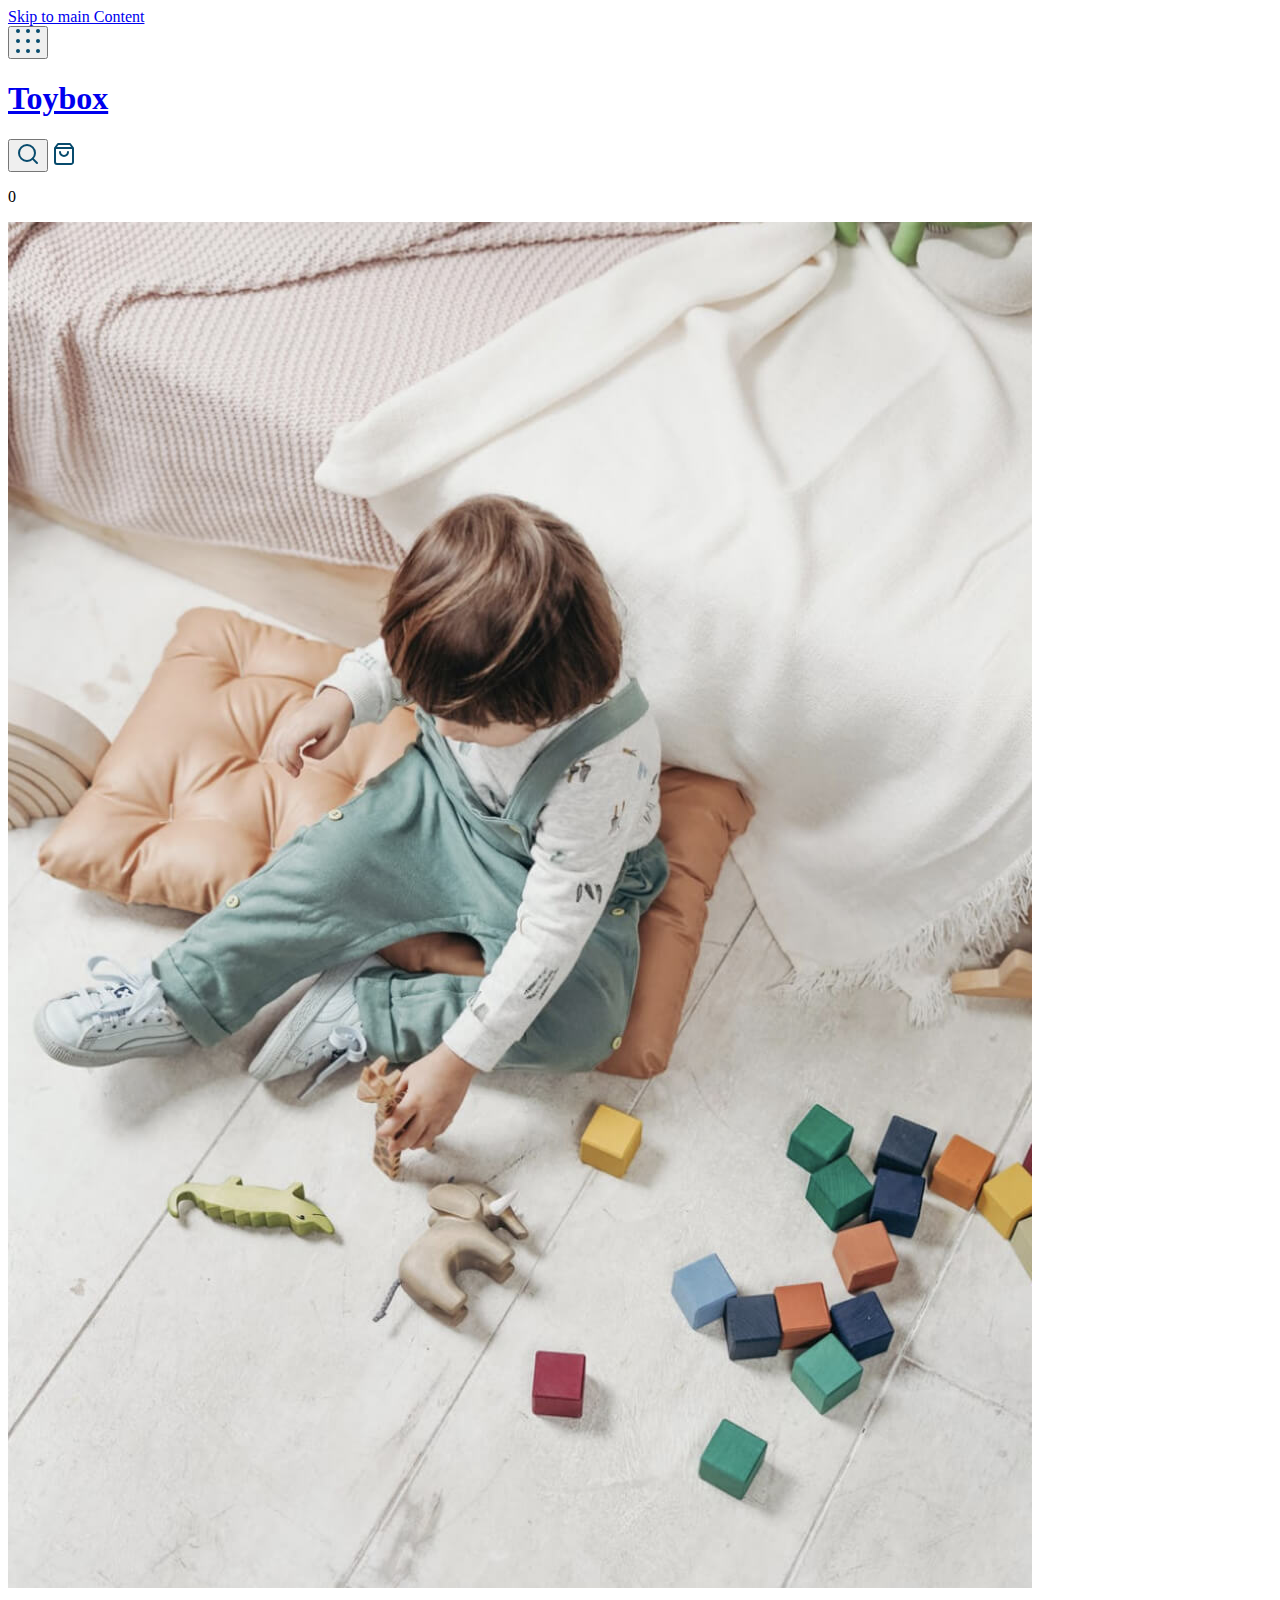
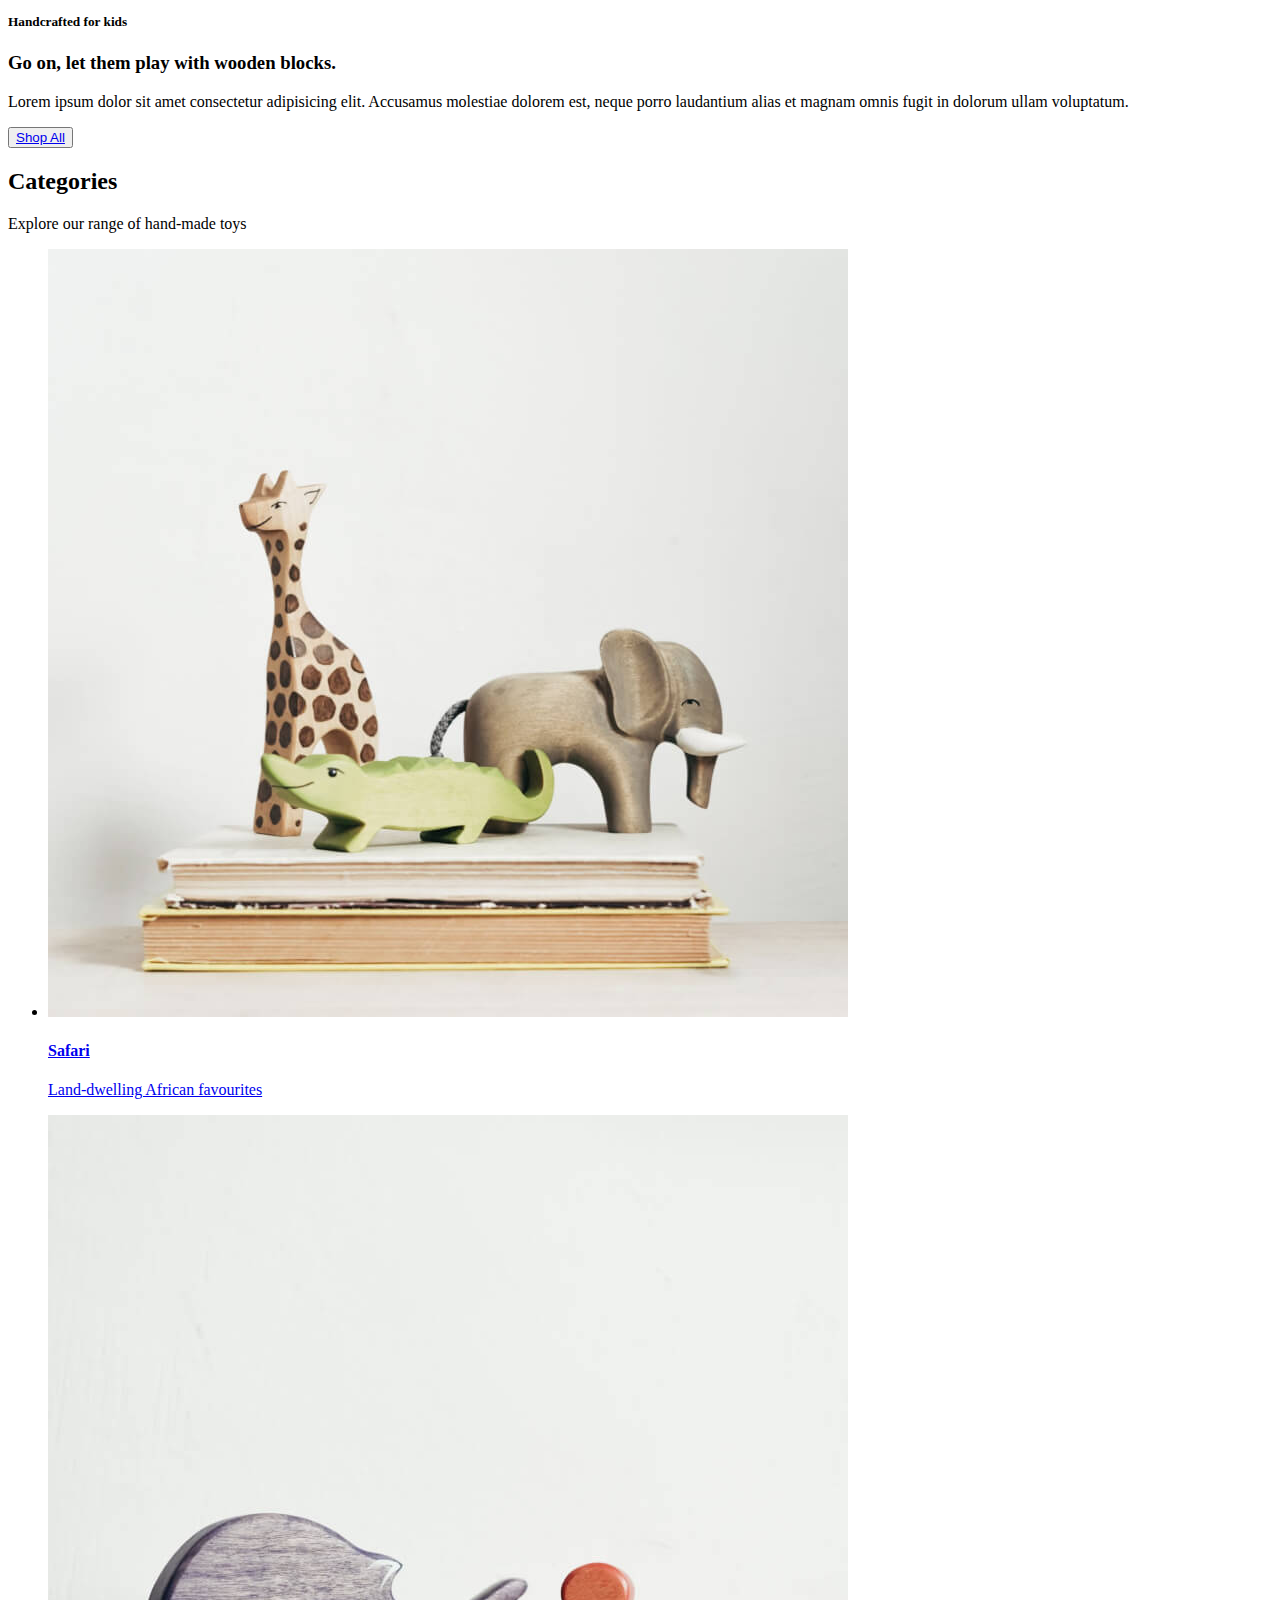
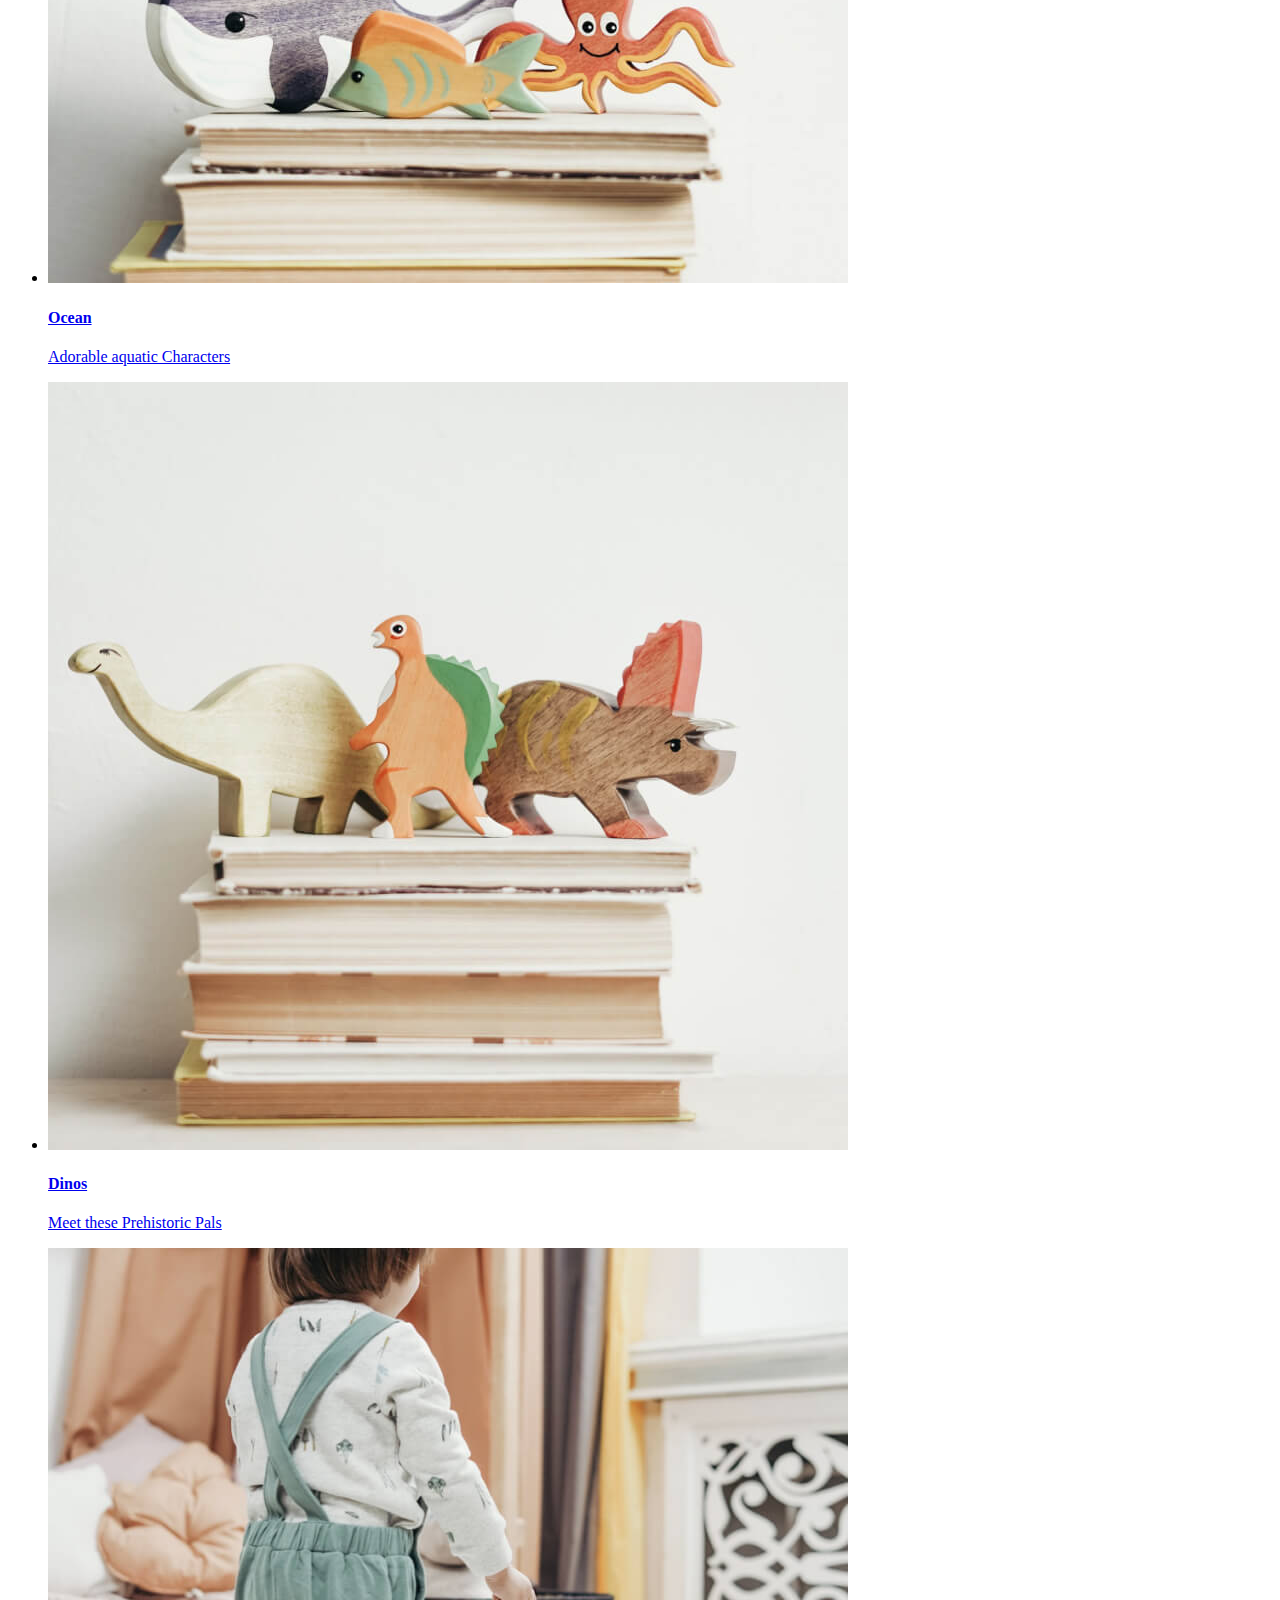
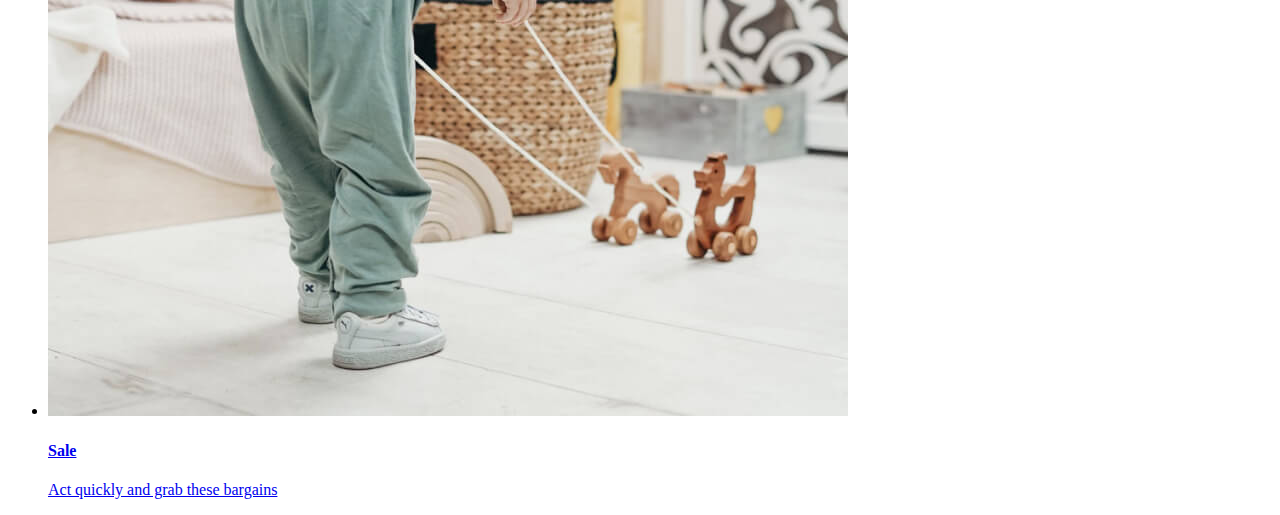
==== index.html @ 2075fc77 "added categories section" ====
<!DOCTYPE html>
<html lang="en">
<head>
	<meta charset="UTF-8">
	<meta http-equiv="X-UA-Compatible" content="IE=edge">
	<meta name="viewport" content="width=device-width, initial-scale=1.0">
	<title>STARTER - Toybox Homepage</title>
	<link rel="stylesheet" href="./styles/styles.css">
</head>
<body>
	<!-- skip link to main content - for accessibility -->
	<!-- our skip link -->
	<a href="#mainContent" class="skipLink">Skip to main Content</a>
	
	<!-- nav begins -->
	<nav>
		<!-- wrapper to contain nav contents-->
		<div class="wrapper">
			<!-- navigation Menu Button -->
			<button class="menuIcon">
				<img src="./assets/menu-button.svg" alt="Button to open up navigation" class="menuIcon">
			</button>

			<!-- Home Button/Logo -->
			<a href="./index.html" class="logo">
				<h1>Toybox</h1>
			</a>

			<!-- search/cart/counter area -->
			<div class="searchCart">
				<!-- search -->
				<button class="menuIcon">
					<img src="./assets/search.svg" alt="search icon" class="searchIcon">
				</button>

				<!-- bag/cart -->
				<a href="#" class="bag">
					<img src="./assets/shop-bag.svg" alt="shopping bag icon" class="bagIcon">
				</a>

				<!-- counter -->
				<div class="counter">
					<p>0</p>
				</div><!-- .counter END -->
			</div><!-- .searchCart END -->
		</div><!-- .wrapper END -->

		<!-- need to add the content for our slide out nav -->

	</nav><!-- nav ENDS -->

	<!-- header begins -->
	<header>
		<div class="wrapper headerImgContainer">
			<img src="./assets/header-image.jpg" alt="A toddler playing with wooden blocks">
		</div>
		<div class="wrapper headerContent">
			<h5>Handcrafted for kids</h5>
			<h3>Go on, let them play with wooden blocks.</h3>
			<p>Lorem ipsum dolor sit amet consectetur adipisicing elit. Accusamus molestiae dolorem est, neque porro laudantium alias et magnam omnis fugit in dolorum ullam voluptatum.</p>

			<!-- shop button -->
			<button class=""><a href="#">Shop All</a></button>
			<!-- he had it just as an anchor tag -->
		</div>
	</header><!-- header ends-->

	<!-- our main content area -->
	<main id="mainContent">
		<!-- categories section begins -->
		<section class="categories" id="#categories">
			<div class="wrapper">
				<h2>Categories</h2>
				<p>Explore our range of hand-made toys</p>

				<!-- Our gallery -->
				<ul class="categoryGallery">
					<li class="items item1">
						<a href="#">
							<img src="./assets/safari-trio.jpg" alt="hand carved safari animal toys">
							<h4>Safari</h4>
							<p>Land-dwelling African favourites</p>
						</a>
					</li>
					<li class="items item2">
						<a href="#">
							<img src="./assets/ocean-trio.jpg" alt="collection of ocean-themed animal toys">
							<h4>Ocean</h4>
							<p>Adorable aquatic Characters</p>
						</a>
					</li>
					<li class="items item3">
						<a href="#">
							<img src="./assets/dino-trio.jpg" alt="Hand carved dinosaur toys for kids">
							<h4>Dinos</h4>
							<p>Meet these Prehistoric Pals</p>
						</a>
					</li>
					<li class="items item4">
						<a href="#">
							<img src="./assets/sale.jpg" alt="A toddler pulling two wooden animals on wheels">
							<h4>Sale</h4>
							<p>Act quickly and grab these bargains</p>
						</a>
					</li>
				</ul>
			</div>
		</section><!-- categories section ends -->


	</main>
</body>
</html>
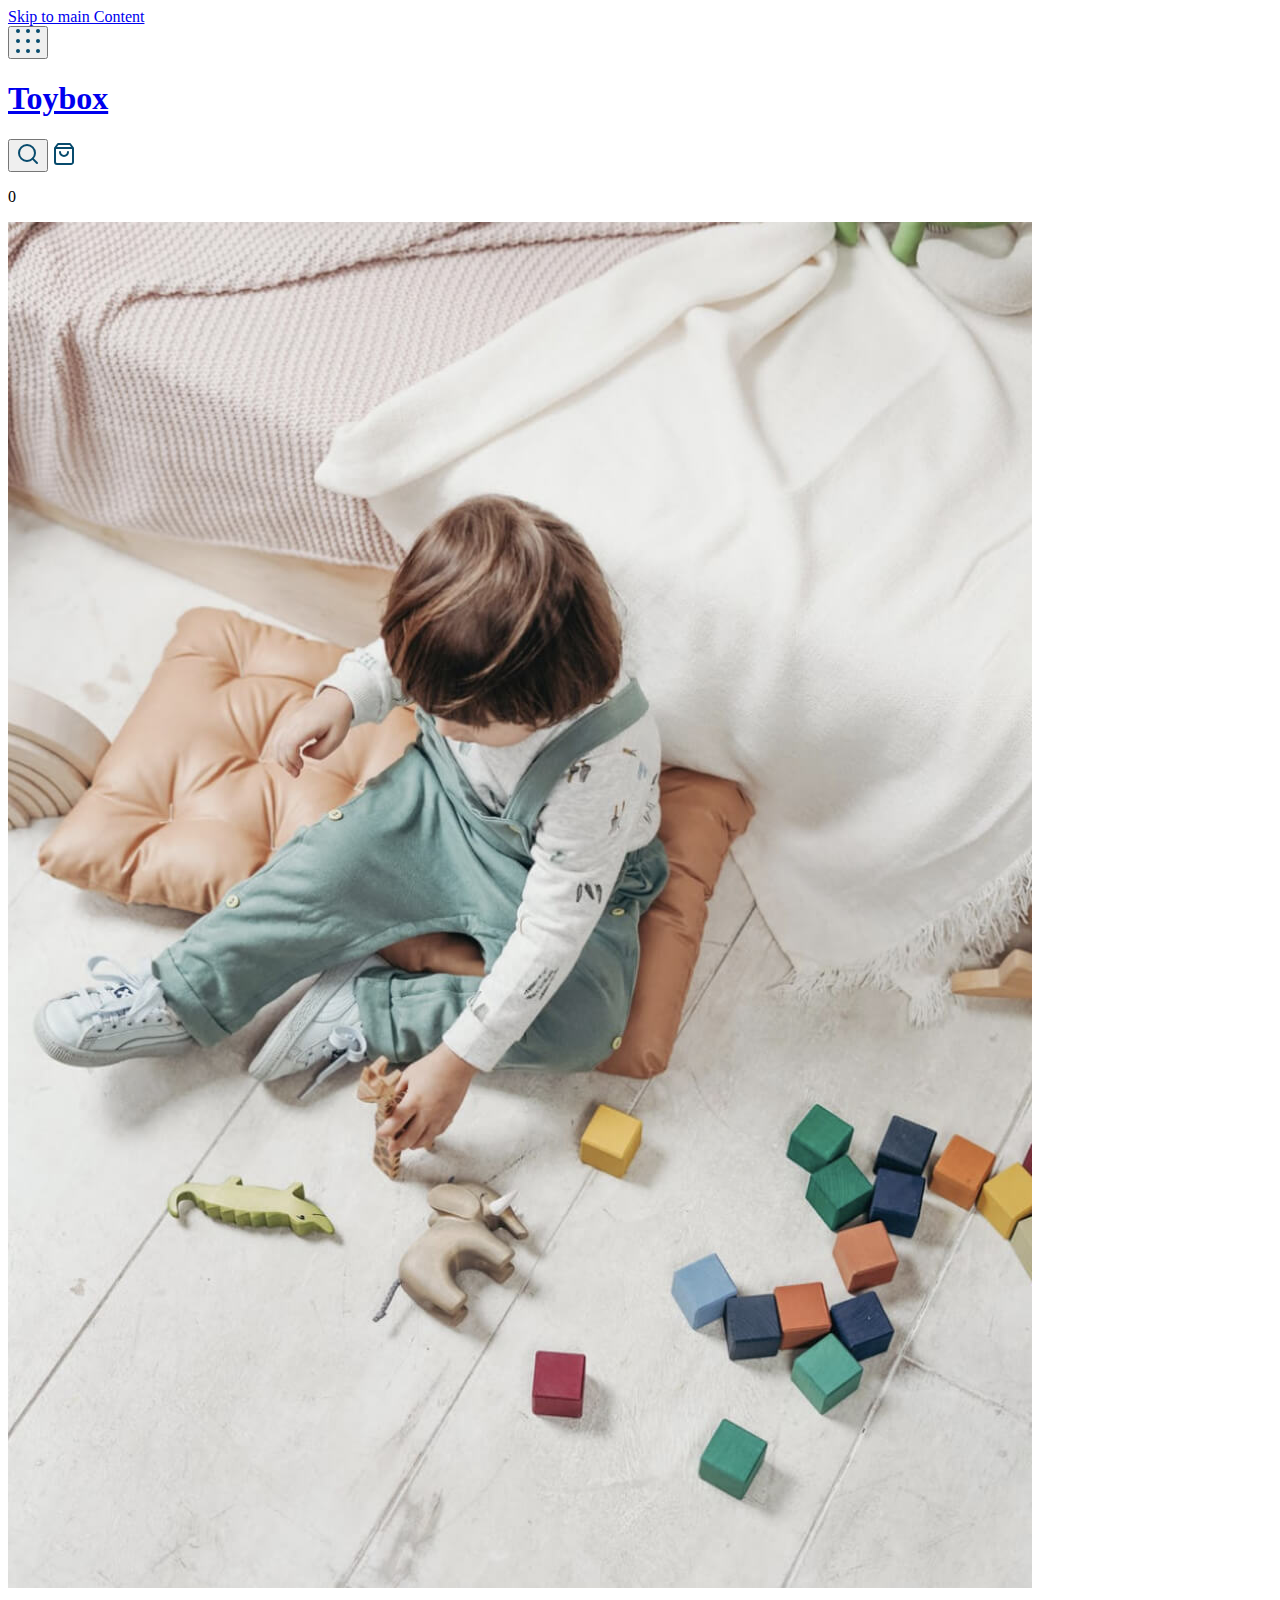
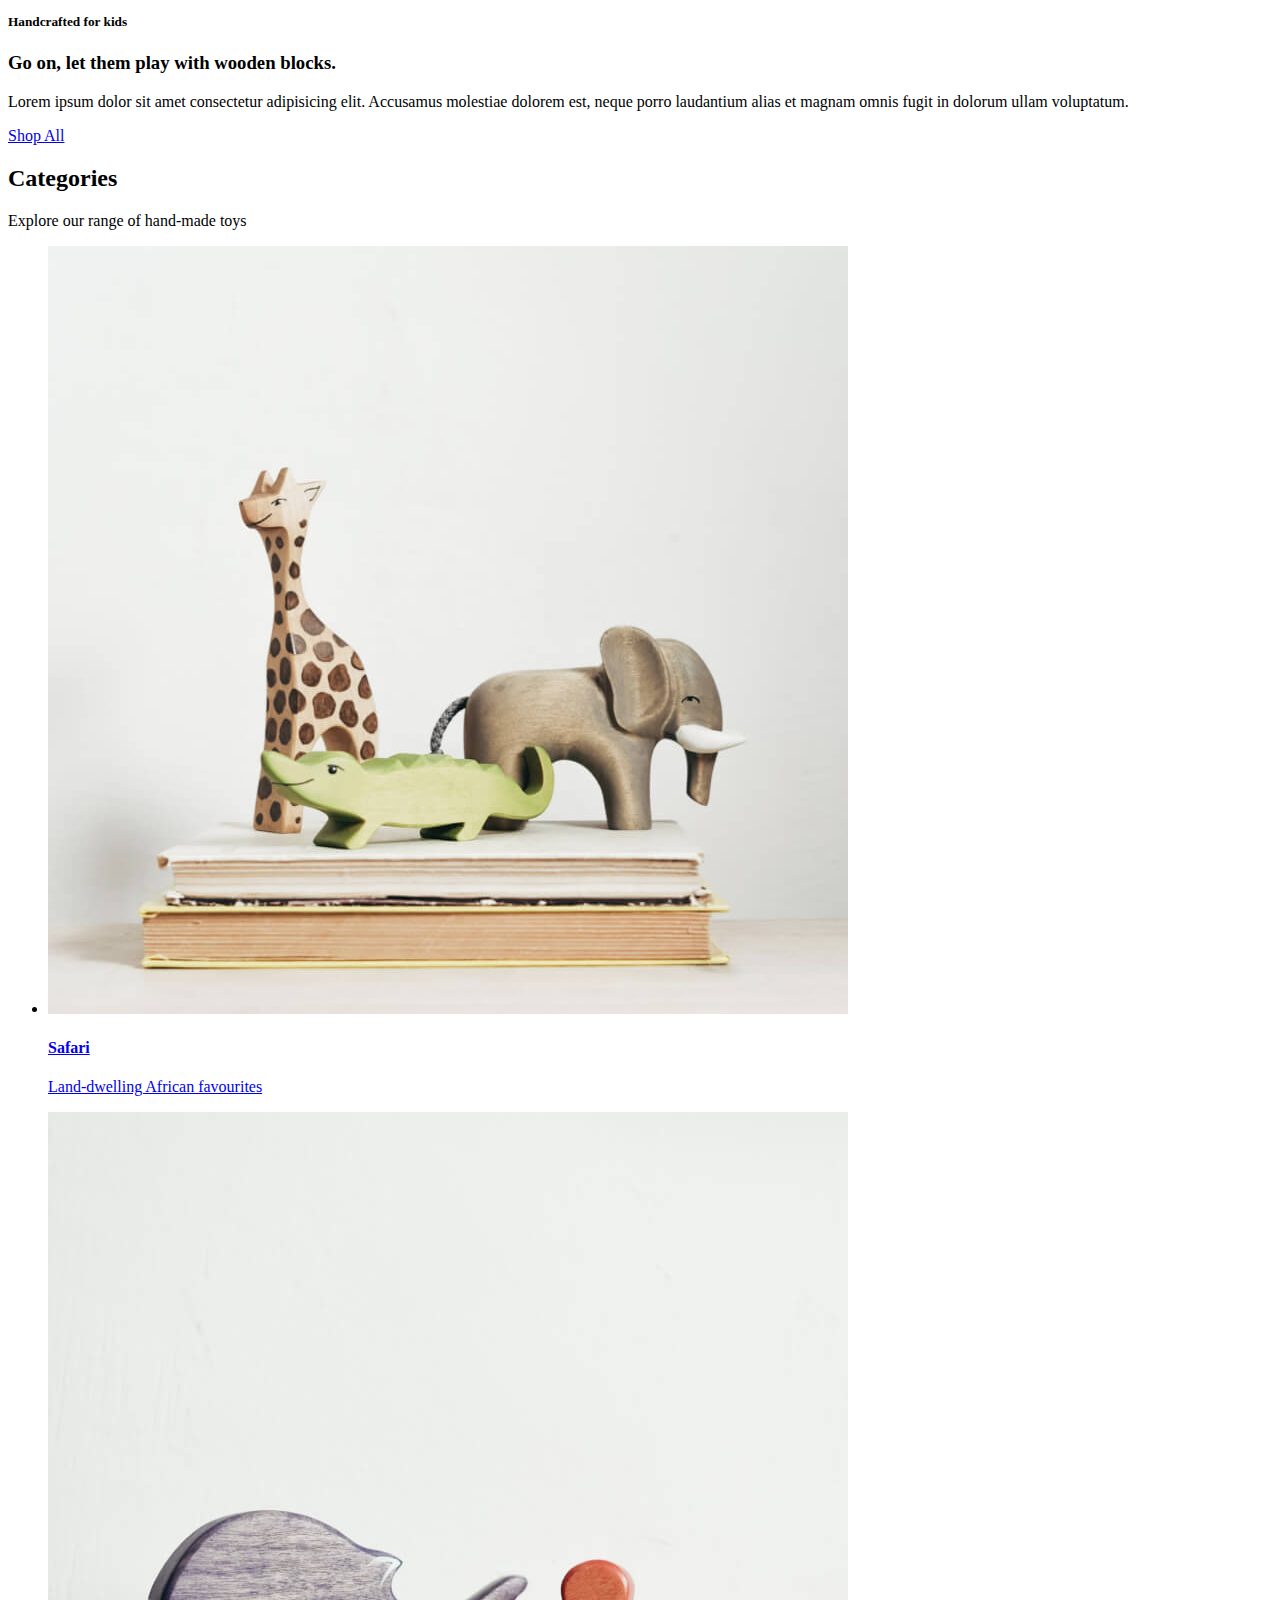
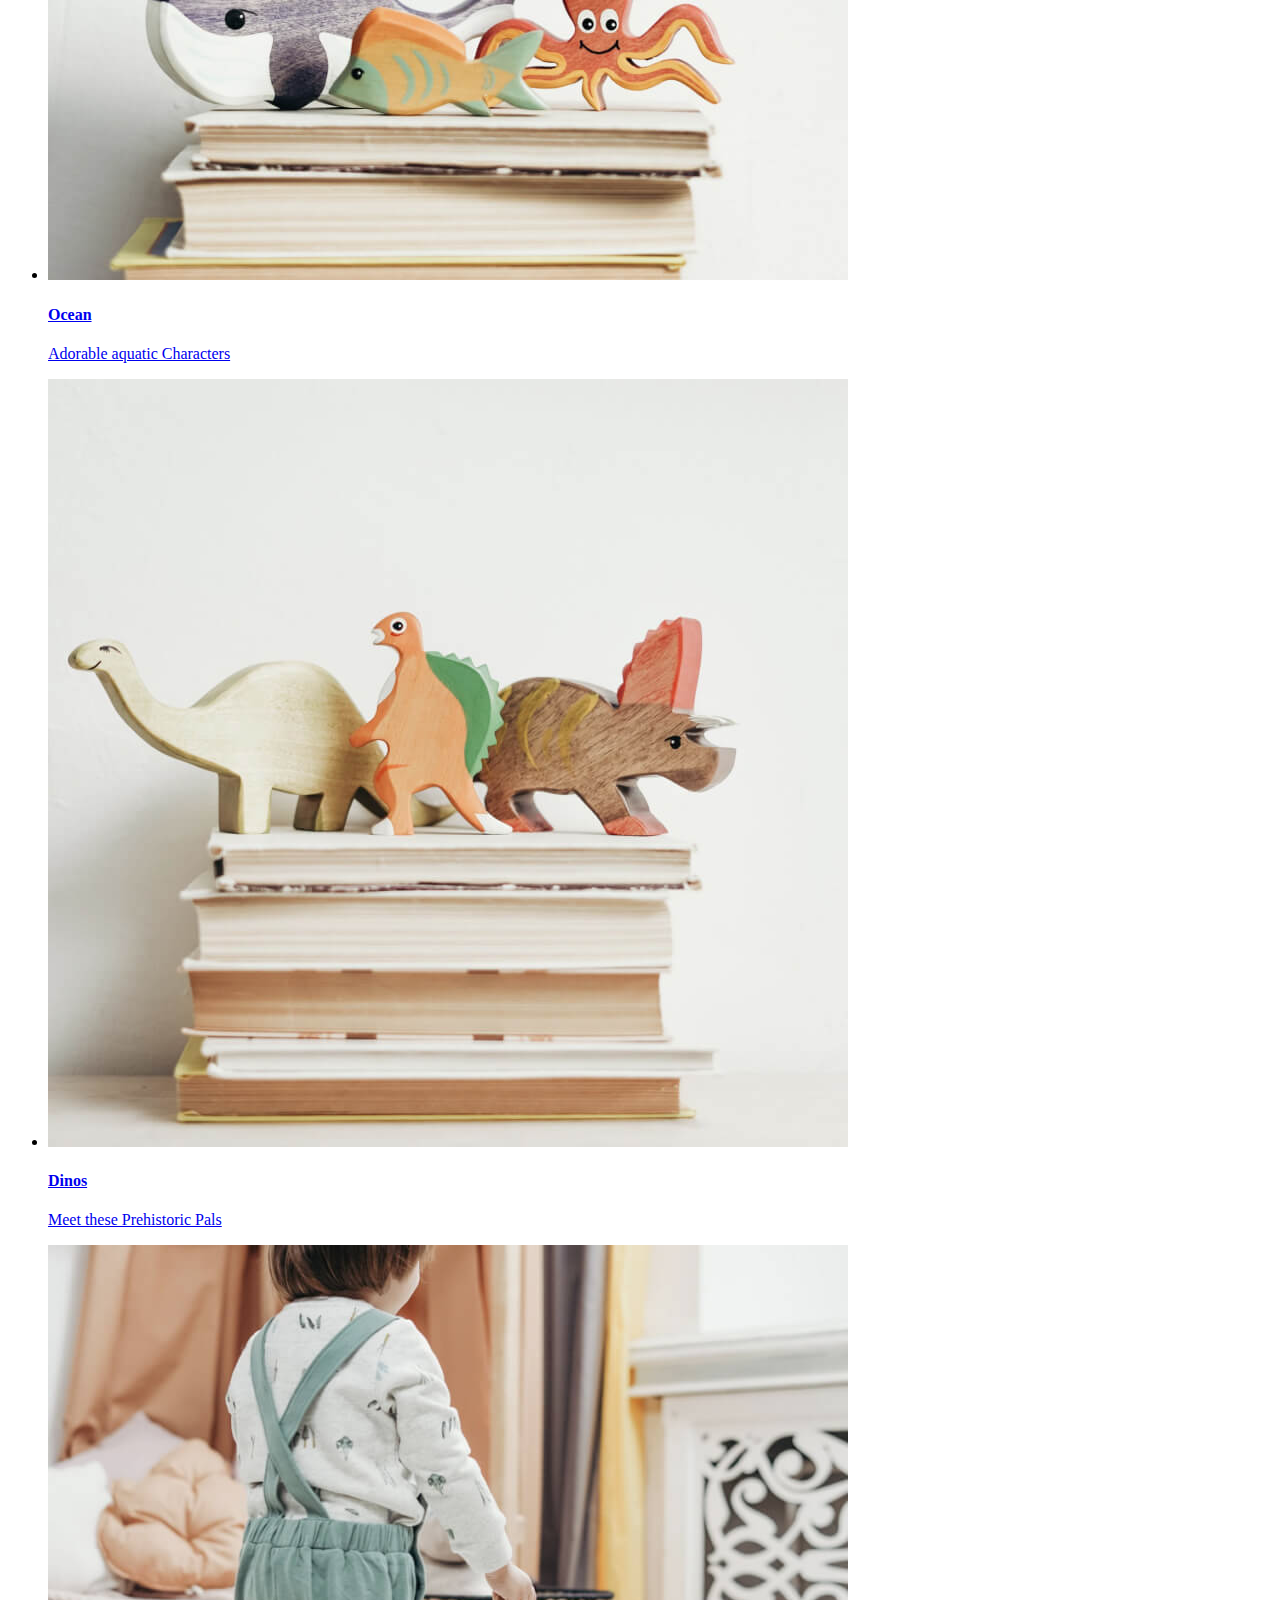
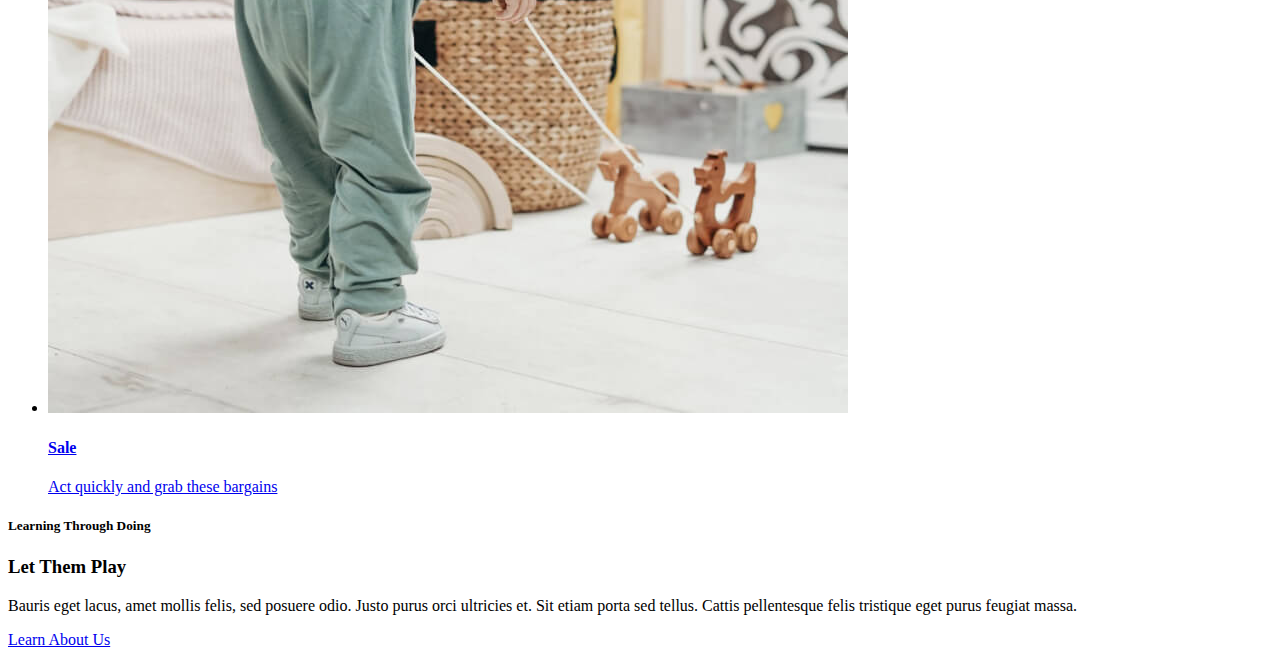
==== commit fbf64d84: "finished let them play section" ====
--- a/index.html
+++ b/index.html
@@ -60,7 +60,7 @@
 			<p>Lorem ipsum dolor sit amet consectetur adipisicing elit. Accusamus molestiae dolorem est, neque porro laudantium alias et magnam omnis fugit in dolorum ullam voluptatum.</p>
 
 			<!-- shop button -->
-			<button class=""><a href="#">Shop All</a></button>
+			<a href="#" class="shopAll">Shop All</a>
 			<!-- he had it just as an anchor tag -->
 		</div>
 	</header><!-- header ends-->
@@ -107,7 +107,22 @@
 			</div>
 		</section><!-- categories section ends -->
 
+		<!-- Let them play section -->
+		<section class="play" id="id">
+			<!-- wrapper -->
+			<div class="wrapper playContainer">
+				<h5>Learning Through Doing</h5>
+				<h3>Let Them Play</h3>
+				<p>Bauris eget lacus, amet mollis felis, sed posuere odio. Justo purus orci ultricies et. Sit etiam porta sed tellus.
+				Cattis pellentesque felis tristique eget purus feugiat massa.</p>
+				<a href="#" class="solid">Learn About Us</a>
+			</div><!-- wrapper ends-->
+		</section><!-- play section ends -->
+	</main>
 
-	</main>
+	<!-- footer begins -->
+	<footer>
+		
+	</footer>
 </body>
 </html>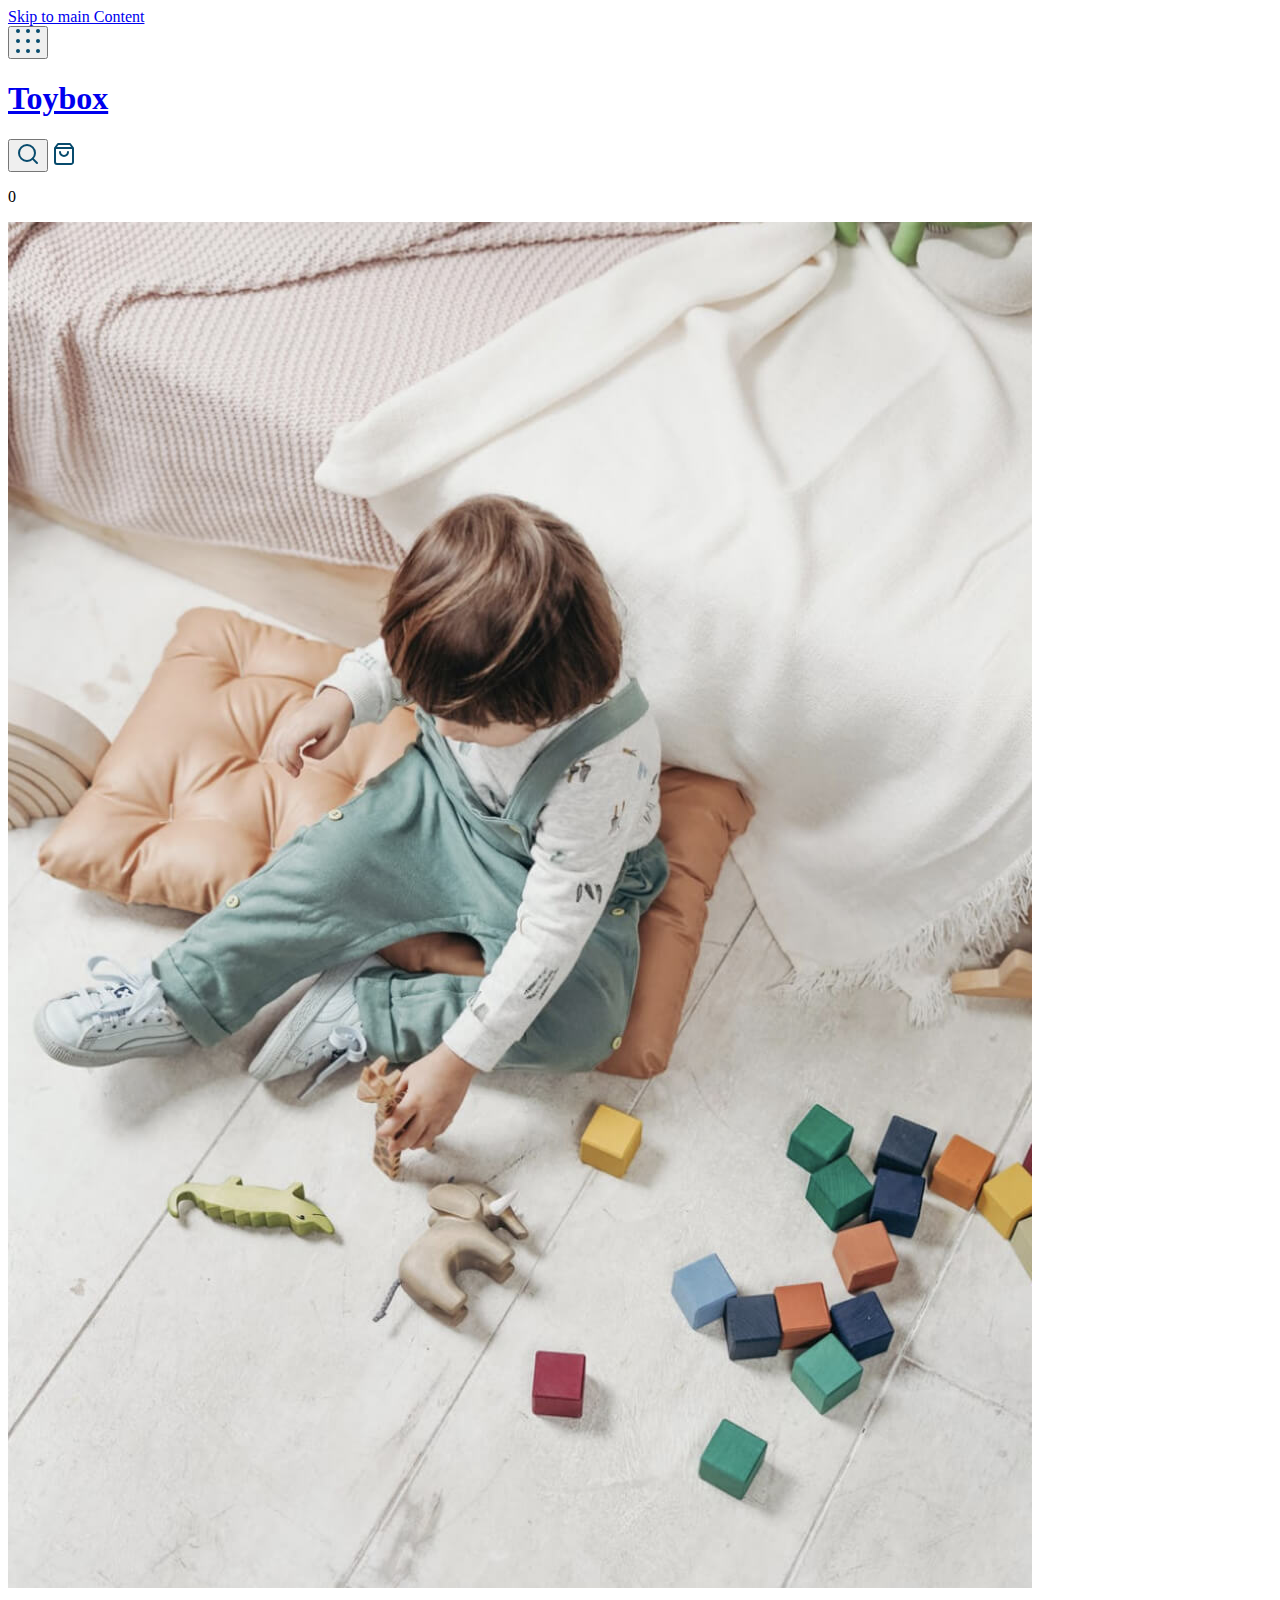
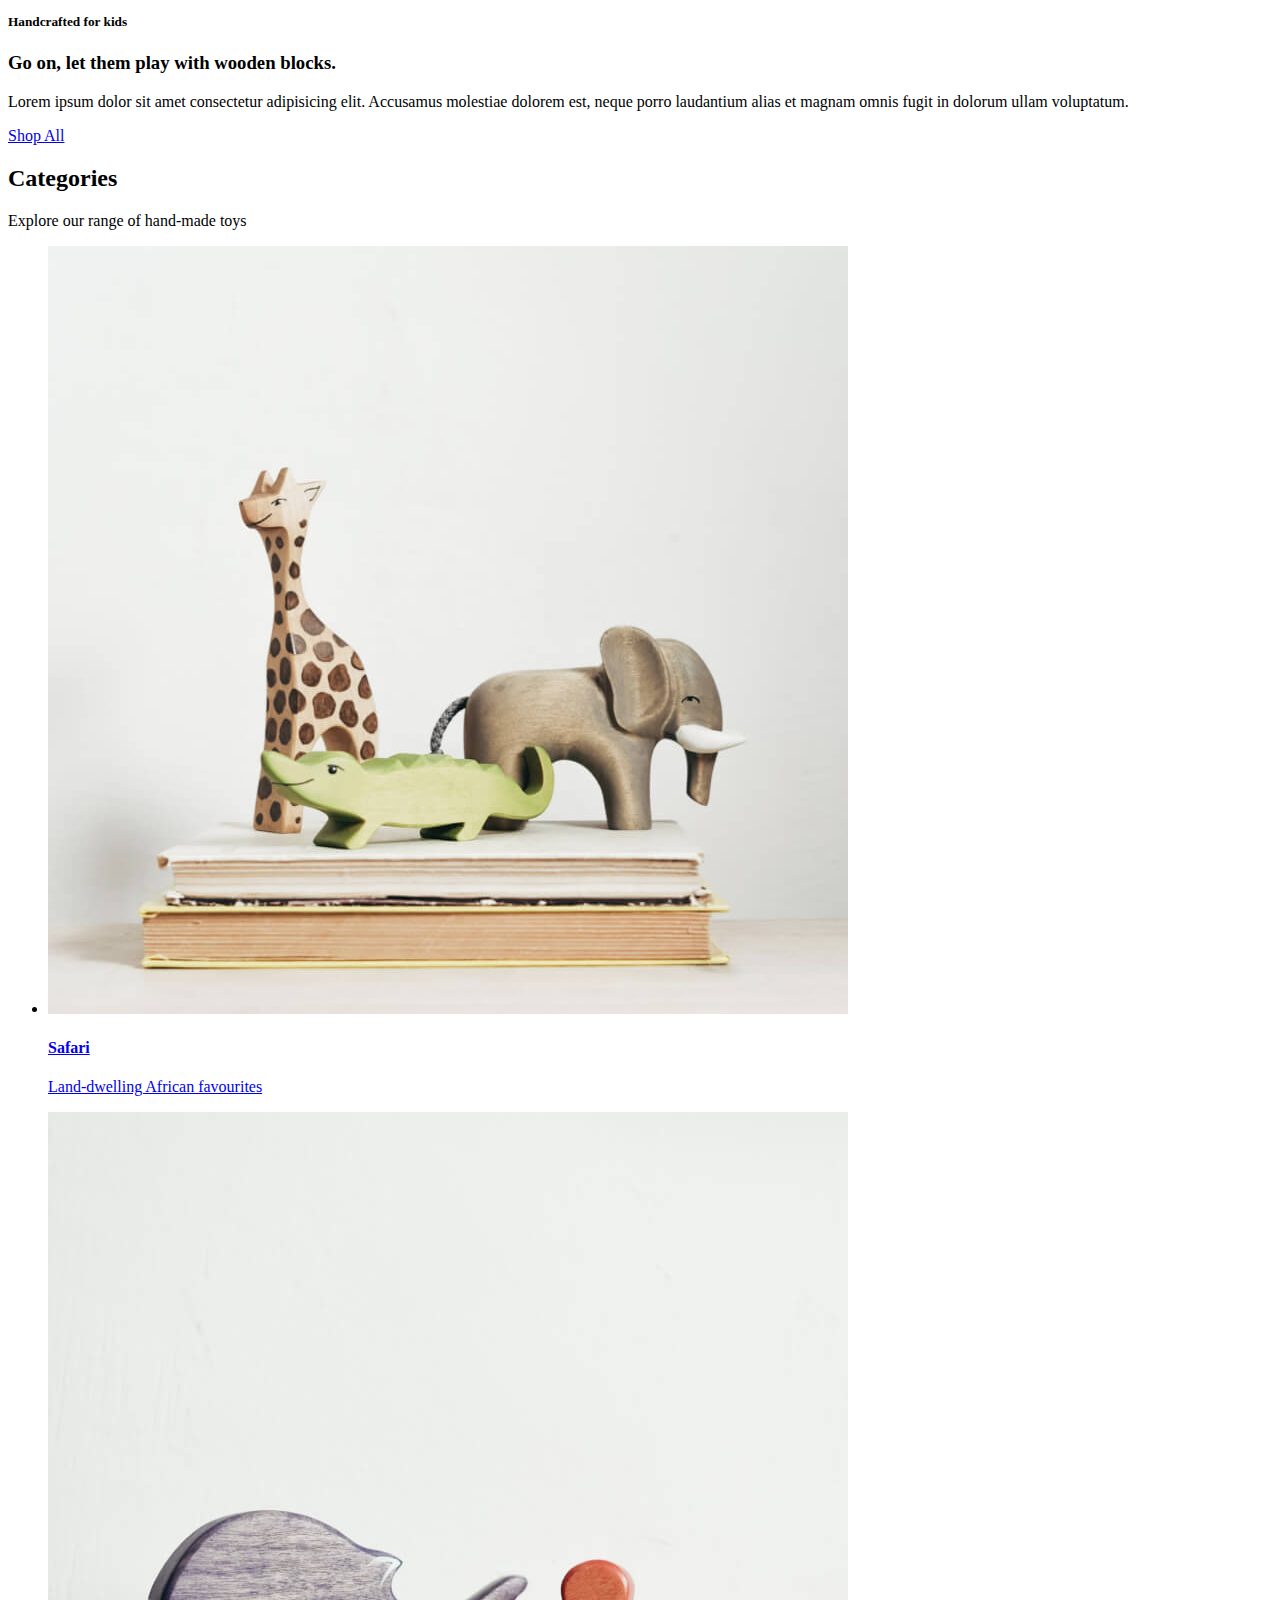
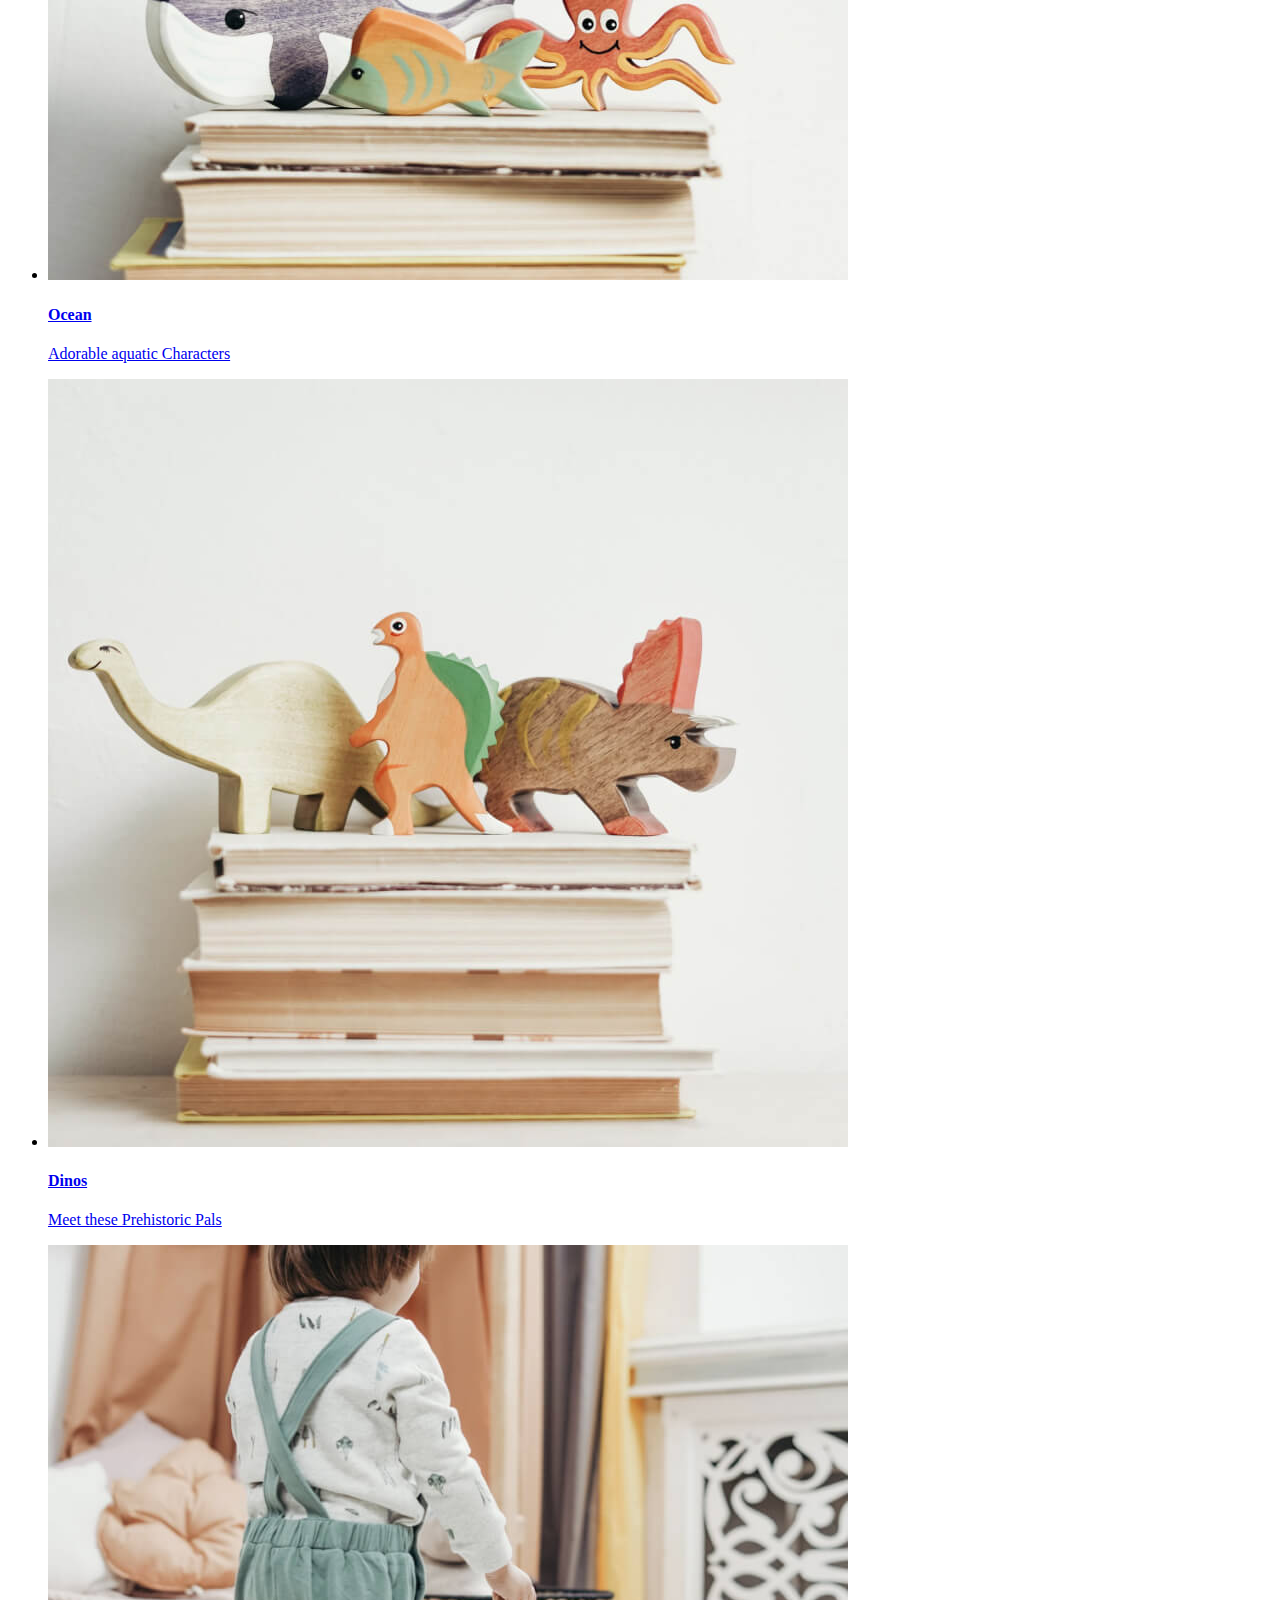
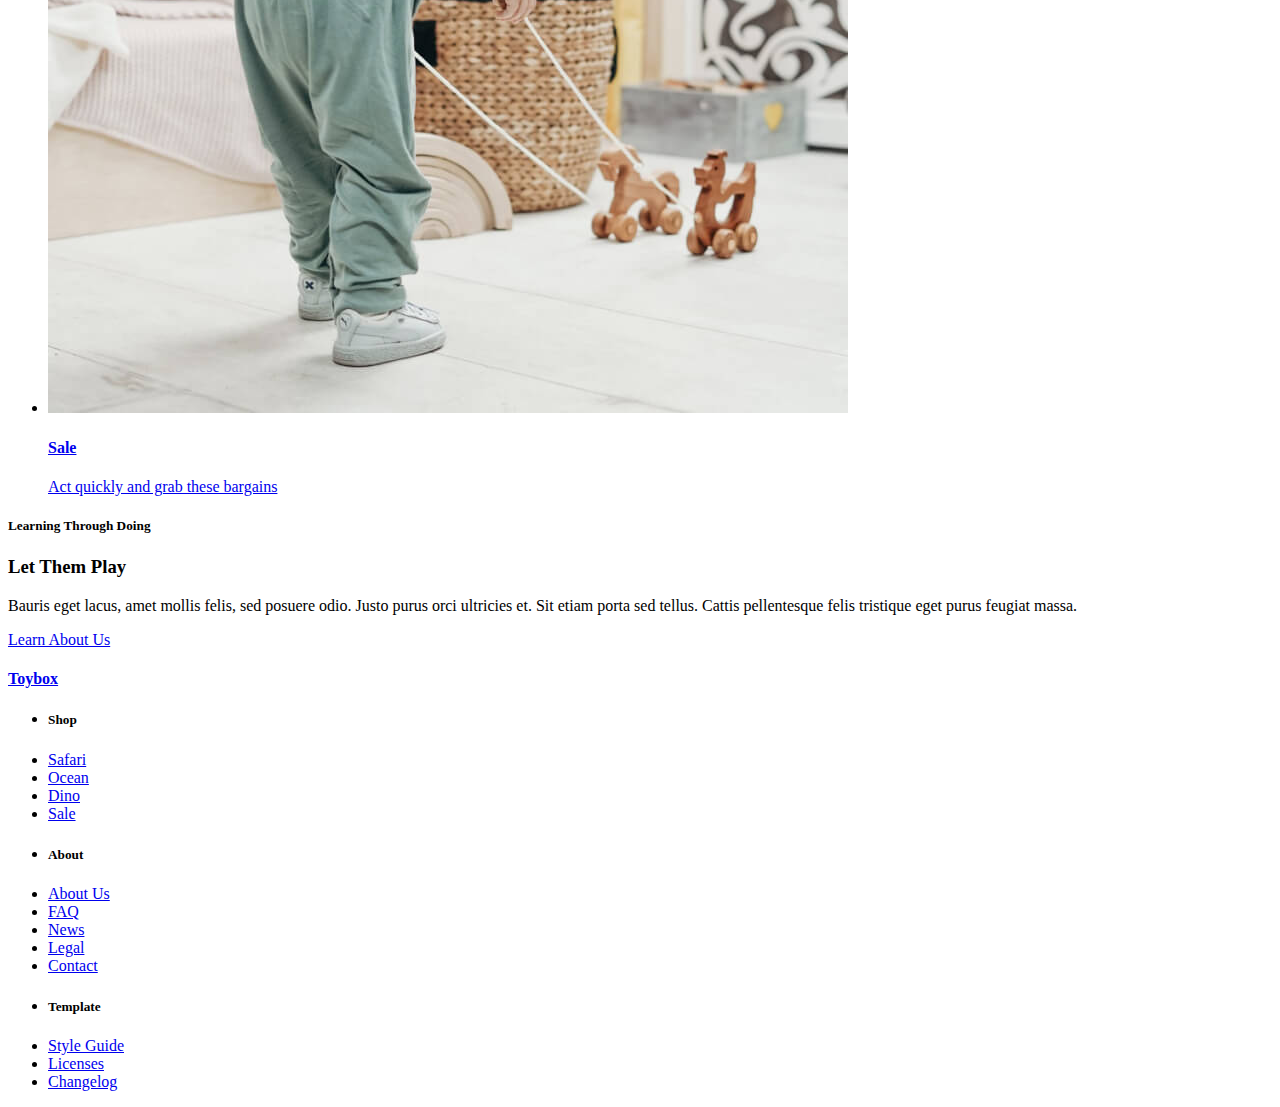
==== commit 321b5a0b: "completed html" ====
--- a/index.html
+++ b/index.html
@@ -121,8 +121,77 @@
 	</main>
 
 	<!-- footer begins -->
-	<footer>
-		
-	</footer>
+	<footer class="footer" id="footer">
+		<!-- footer wrapper -->
+		<div class="wrapper">
+			<!-- footer flex container -->
+			<div class="footerFlex">
+				<!-- Flex Item 1 - Logo -->
+				<a href="./index.html" class="logo">
+					<h4>Toybox</h4>
+				</a>
+
+				<!-- Flex Item 2 - Footer Menu -->
+				<nav class="footerNav">
+					<!-- List 1 - Shop -->
+					<ul class="footerShop">
+						<li>
+							<h5>Shop</h5>
+						</li>
+						<li>
+							<a href="#">Safari</a>
+						</li>
+						<li>
+							<a href="#">Ocean</a>
+						</li>
+						<li>
+							<a href="#">Dino</a>
+						</li>
+						<li>
+							<a href="#">Sale</a>
+						</li>
+					</ul>
+
+					<!-- List 2 - About -->
+					<ul class="footerAbout">
+						<li>
+							<h5>About</h5>
+						</li>
+						<li>
+							<a href="#">About Us</a>
+						</li>
+						<li>
+							<a href="#">FAQ</a>
+						</li>
+						<li>
+							<a href="#">News</a>
+						</li>
+						<li>
+							<a href="#">Legal</a>
+						</li>
+						<li>
+							<a href="./contact.html">Contact</a>
+						</li>
+					</ul>
+
+					<!-- List 1 - Template -->
+					<ul class="footerTemp">
+						<li>
+							<h5>Template</h5>
+						</li>
+						<li>
+							<a href="#">Style Guide</a>
+						</li>
+						<li>
+							<a href="#">Licenses</a>
+						</li>
+						<li>
+							<a href="#">Changelog</a>
+						</li>
+					</ul>	
+				</nav>
+			</div><!-- footer flex ends -->
+		</div><!-- footer wrapper -->
+	</footer><!-- footer ends -->
 </body>
 </html>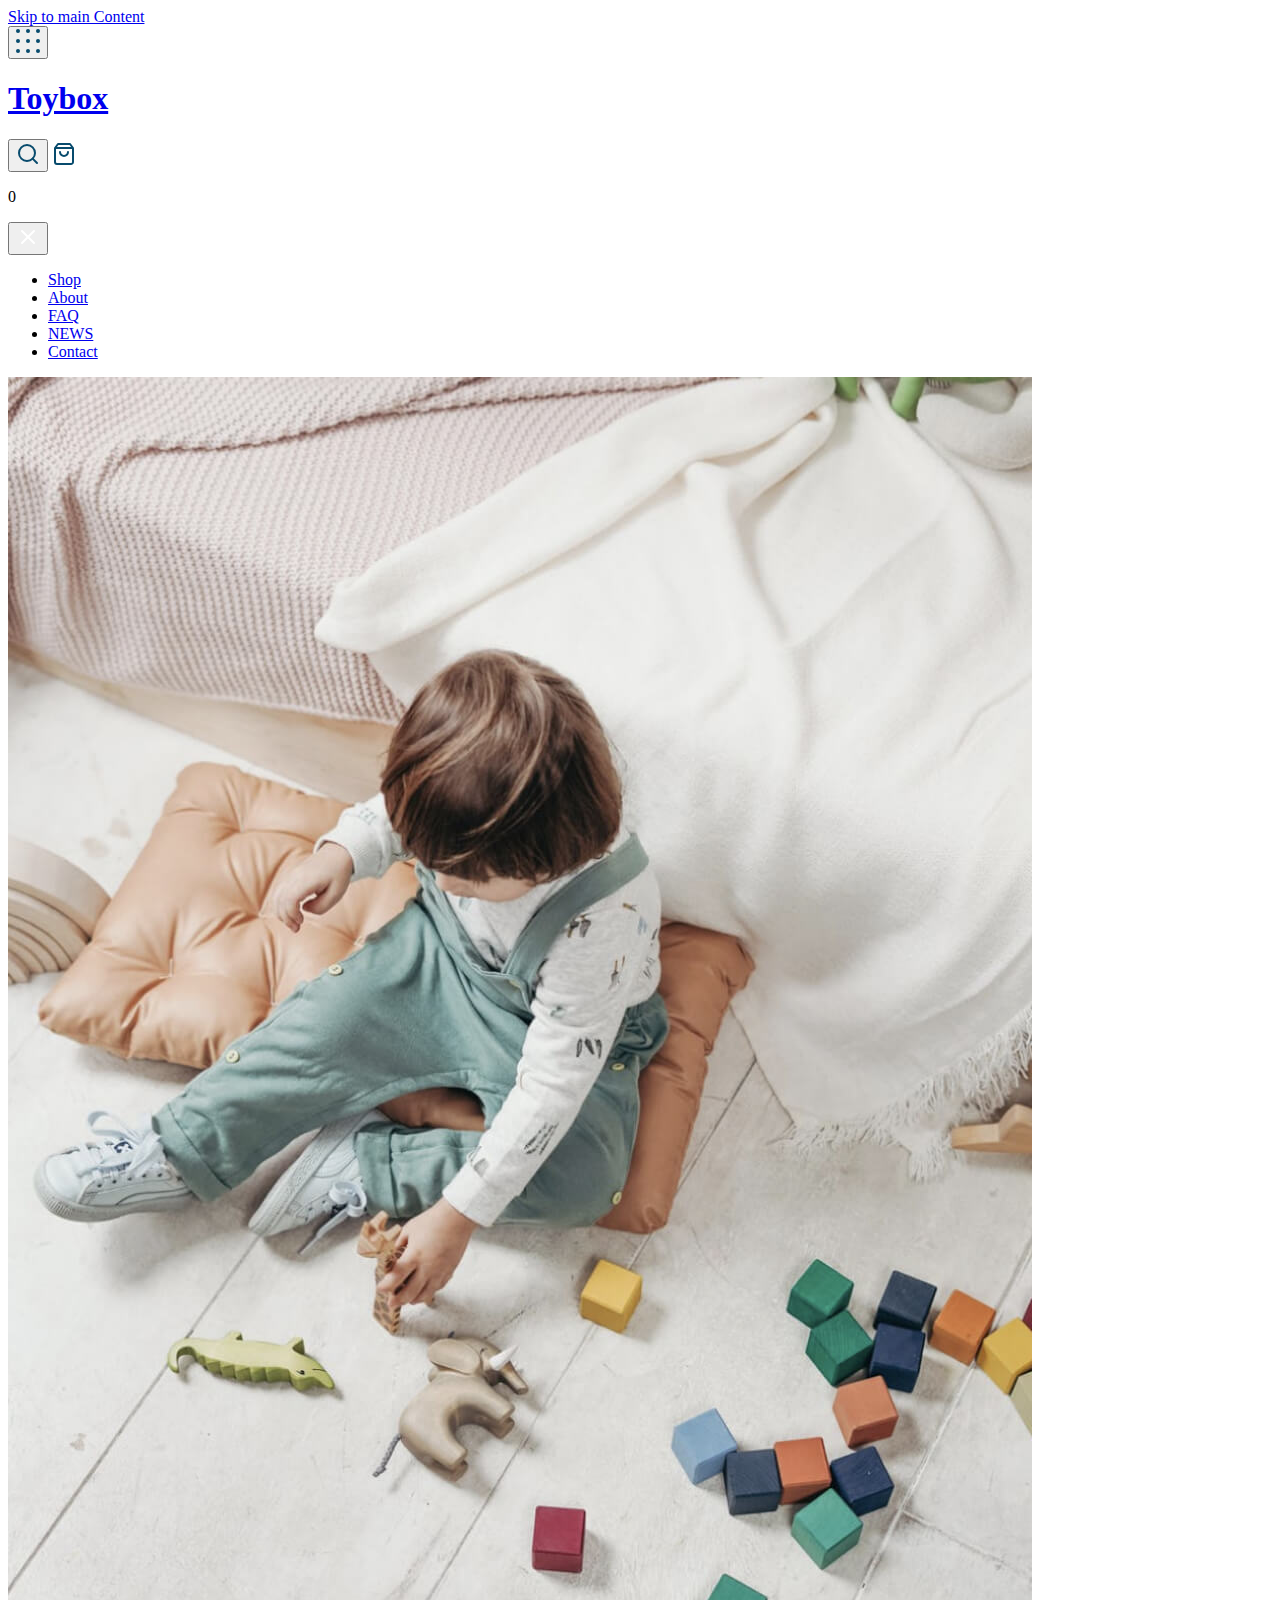
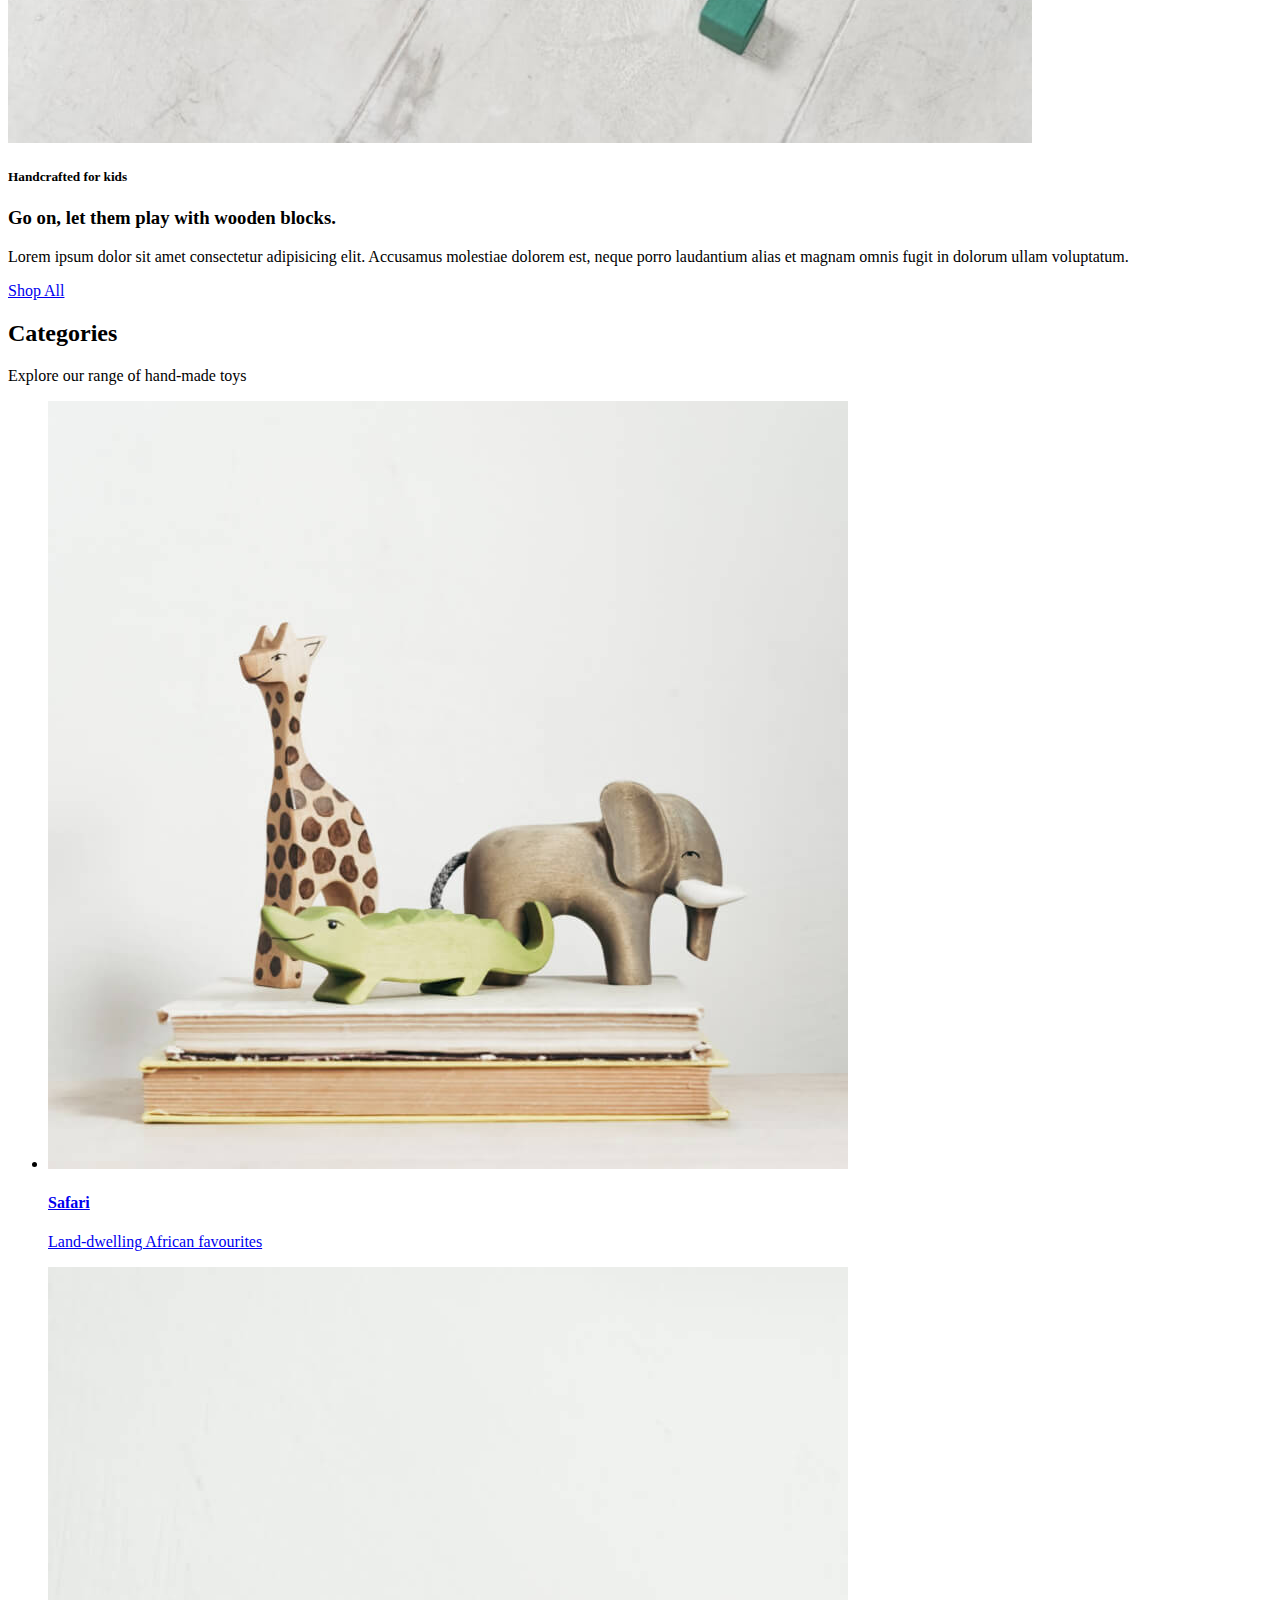
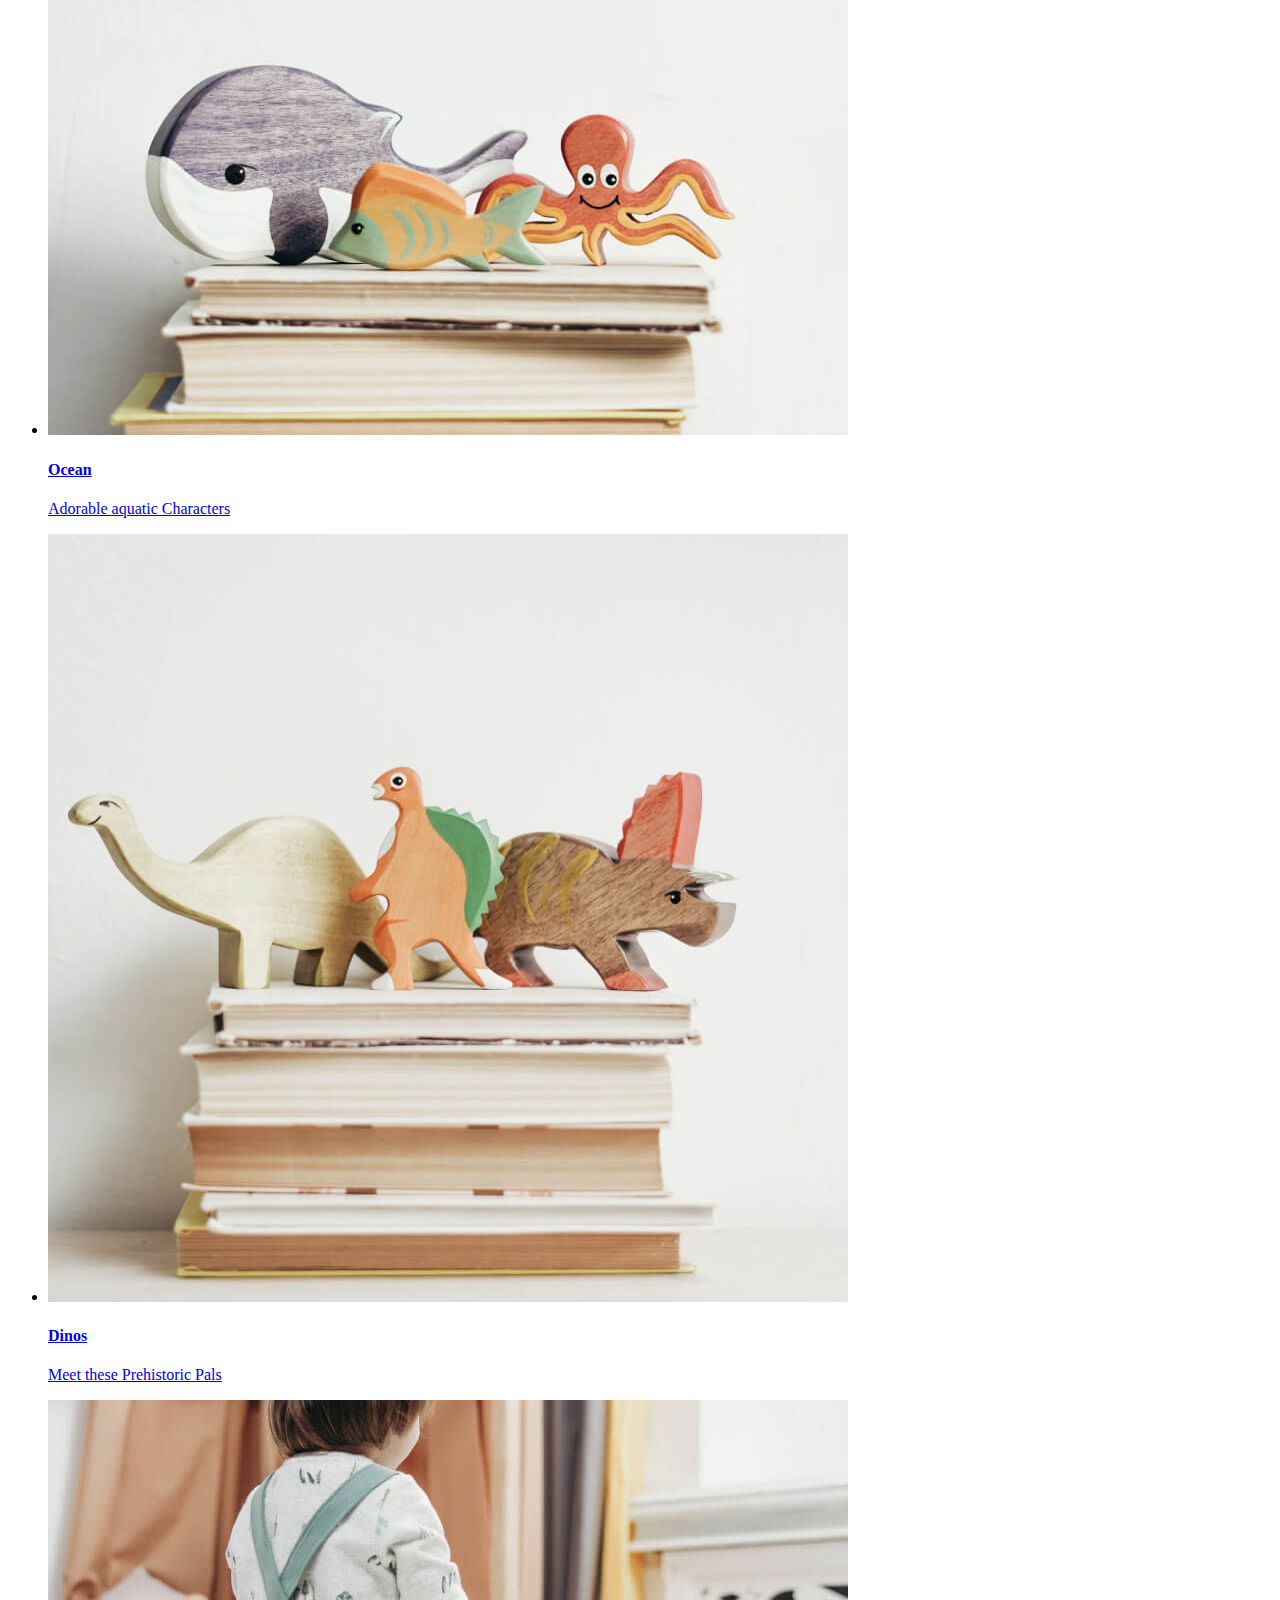
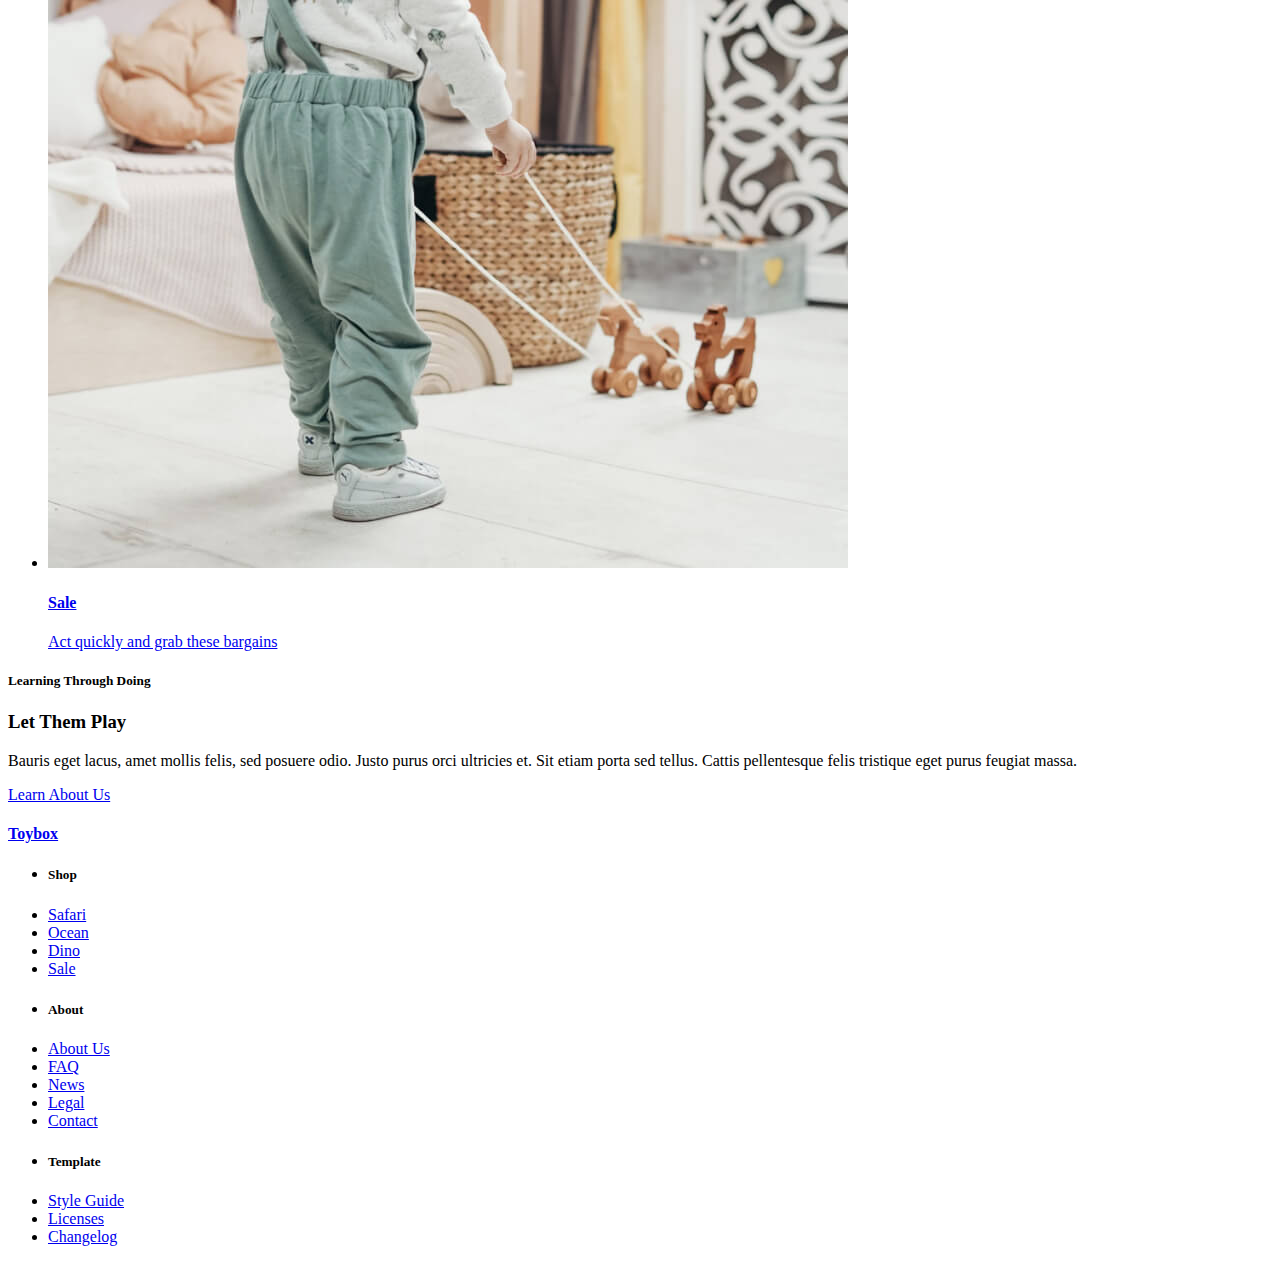
==== commit 556e8f71: "added slide out menu content" ====
--- a/index.html
+++ b/index.html
@@ -46,6 +46,24 @@
 		</div><!-- .wrapper END -->
 
 		<!-- need to add the content for our slide out nav -->
+		<div class="slideOutNav">
+			<!-- Our Menu CLOSE button -->
+			<div class="buttonContainer">
+				<!-- we are making this div .buttonContainer so we can flex it and position our button to the right -->
+				<button>
+					<img src="./assets/menu-close.svg" alt="close button for our Slide-out menu">
+				</button>
+				<!-- out UL to hold our menu items -->
+				<ul class="mainMenu">
+					<li><a href="#">Shop</a></li>
+					<li><a href="#">About</a></li>
+					<li><a href="#">FAQ</a></li>
+					<li><a href="#">NEWS</a></li>
+					<li><a href="./contact.html">Contact</a></li>
+				</ul>
+			</div>
+			<!-- Our UL to hold our menu items -->
+		</div>
 
 	</nav><!-- nav ENDS -->
 
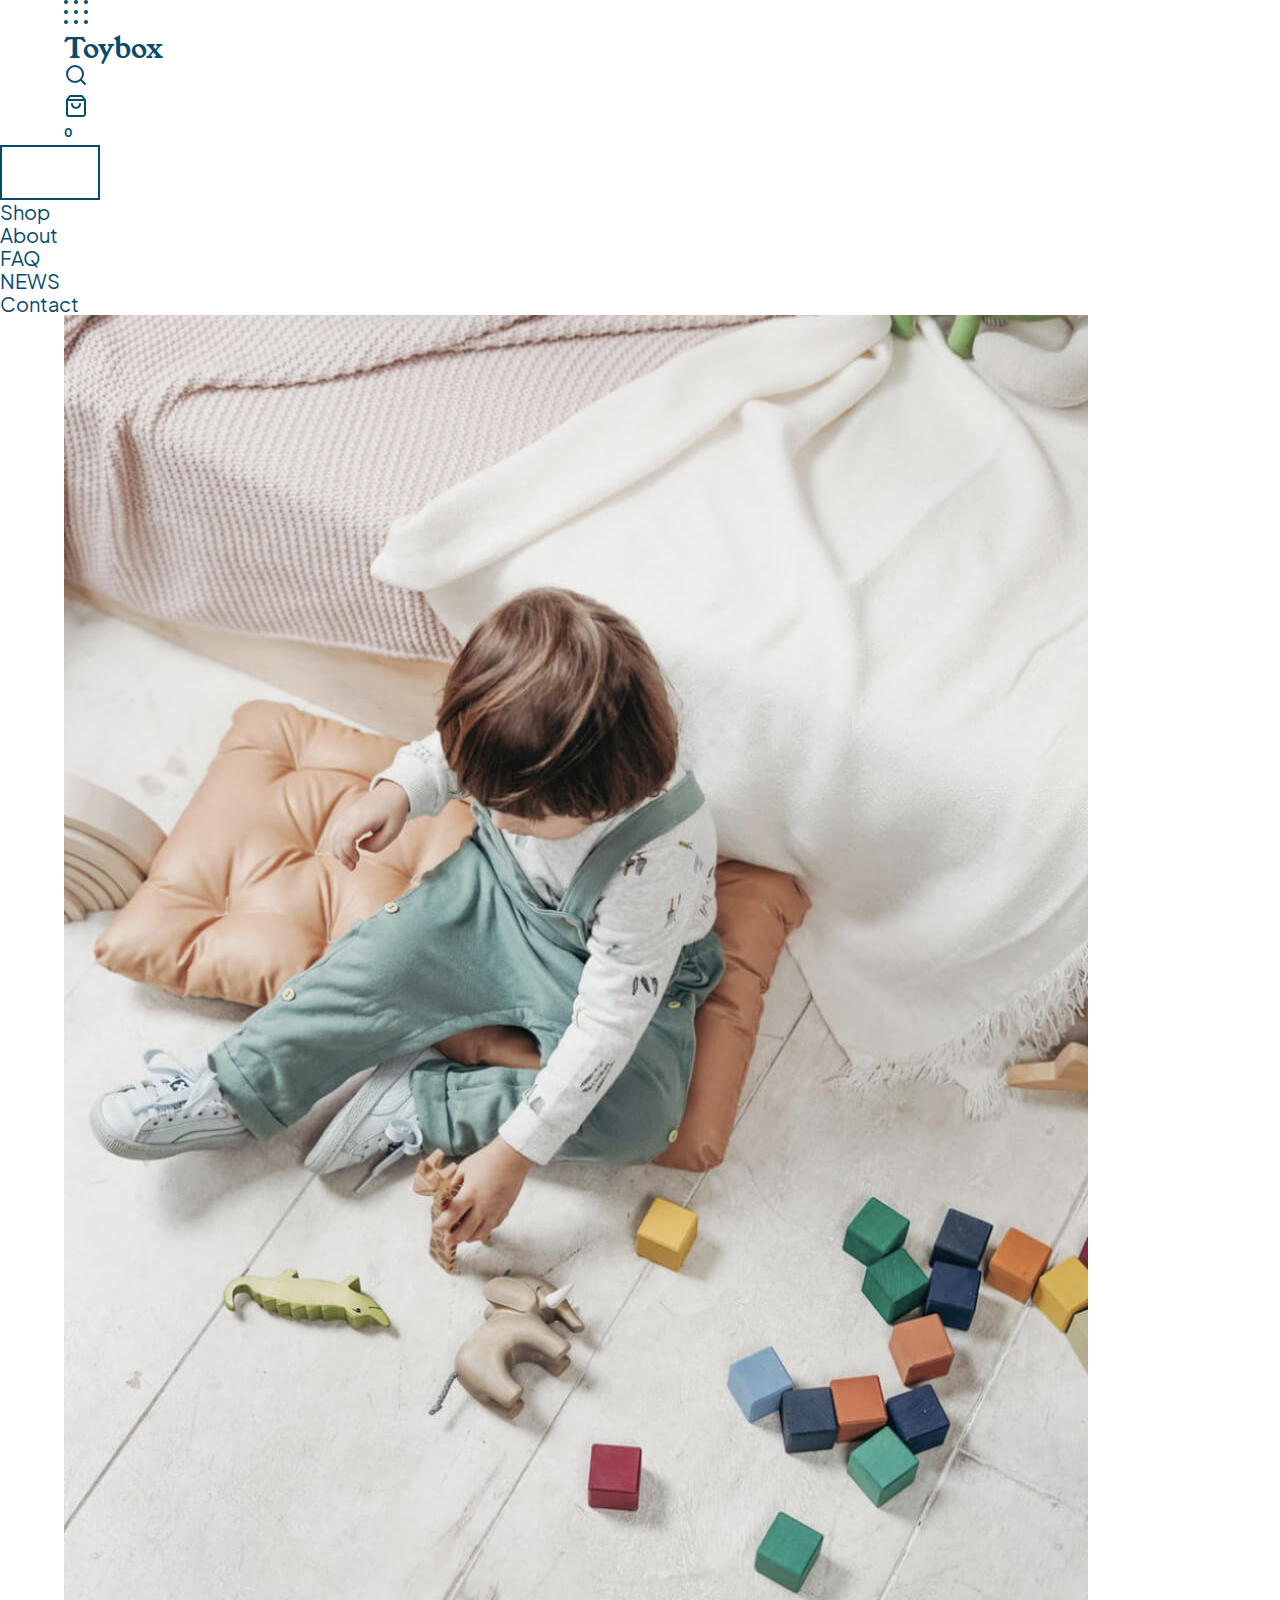
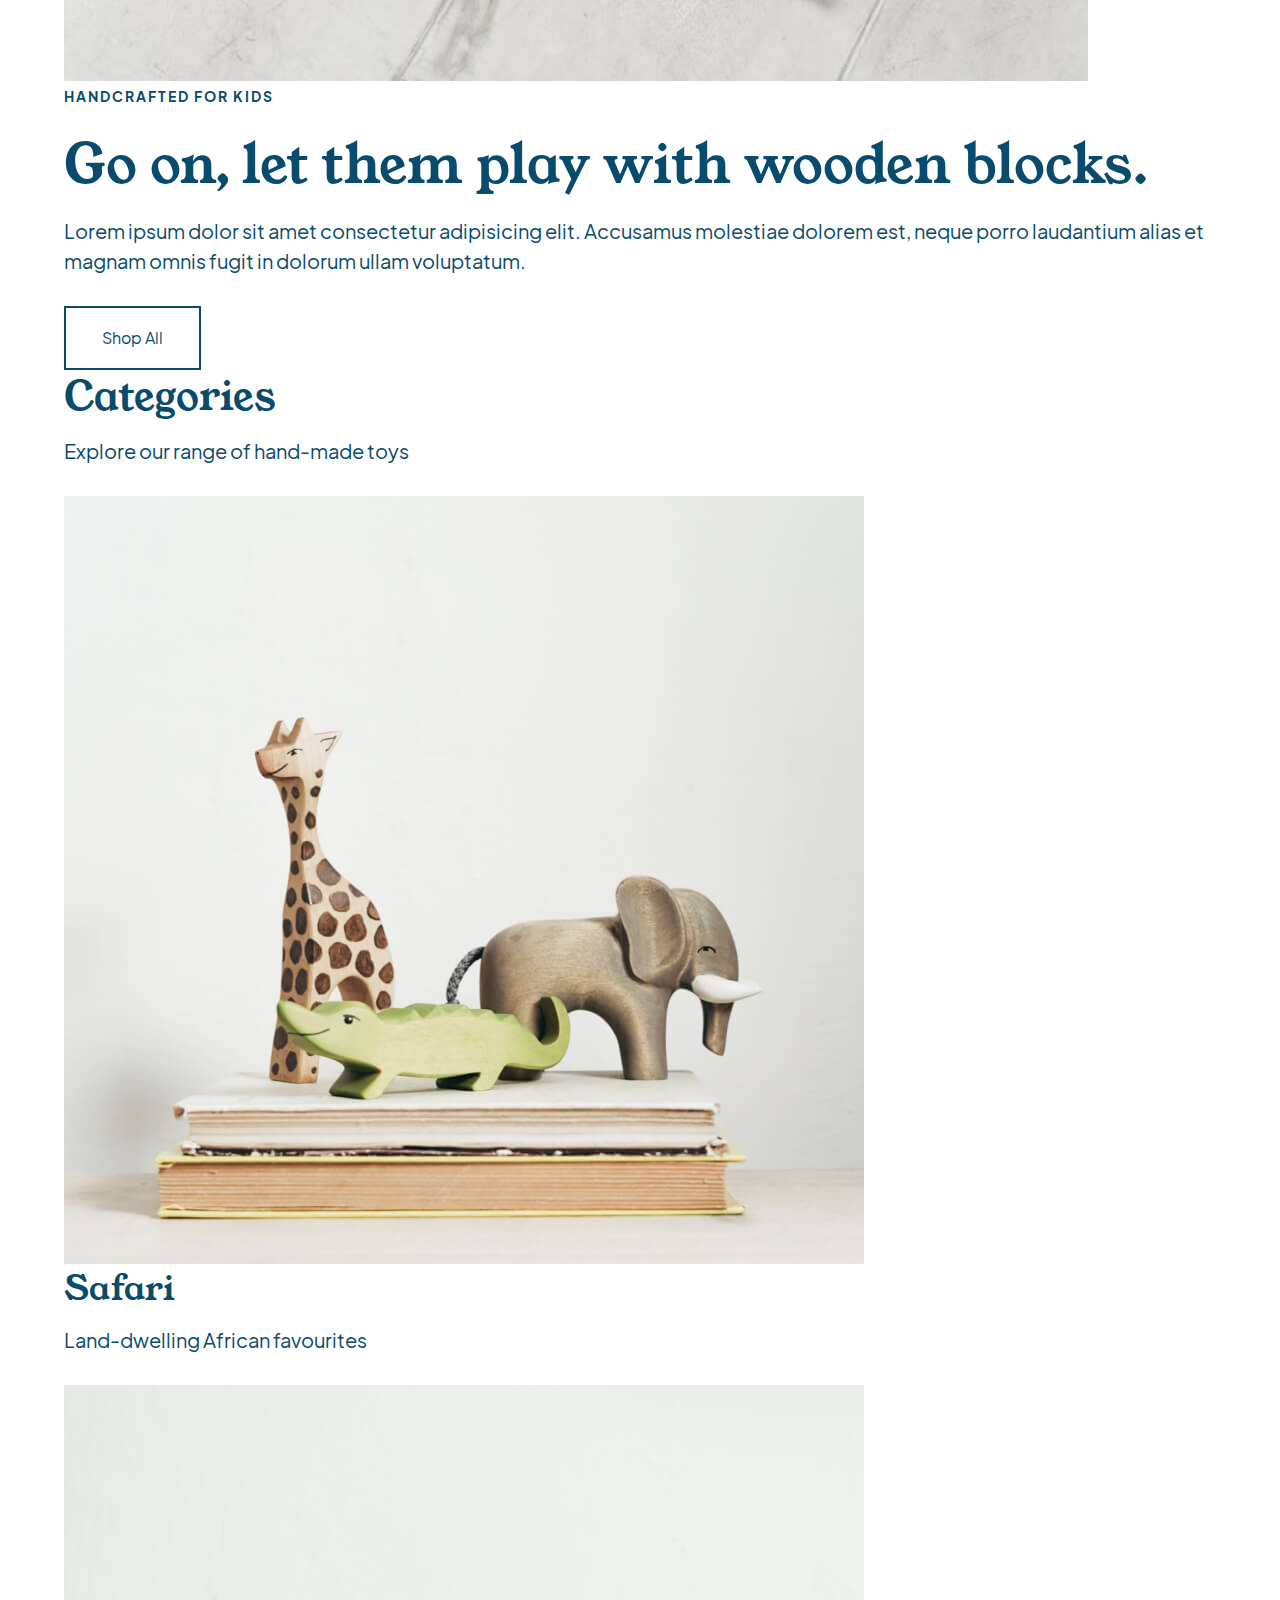
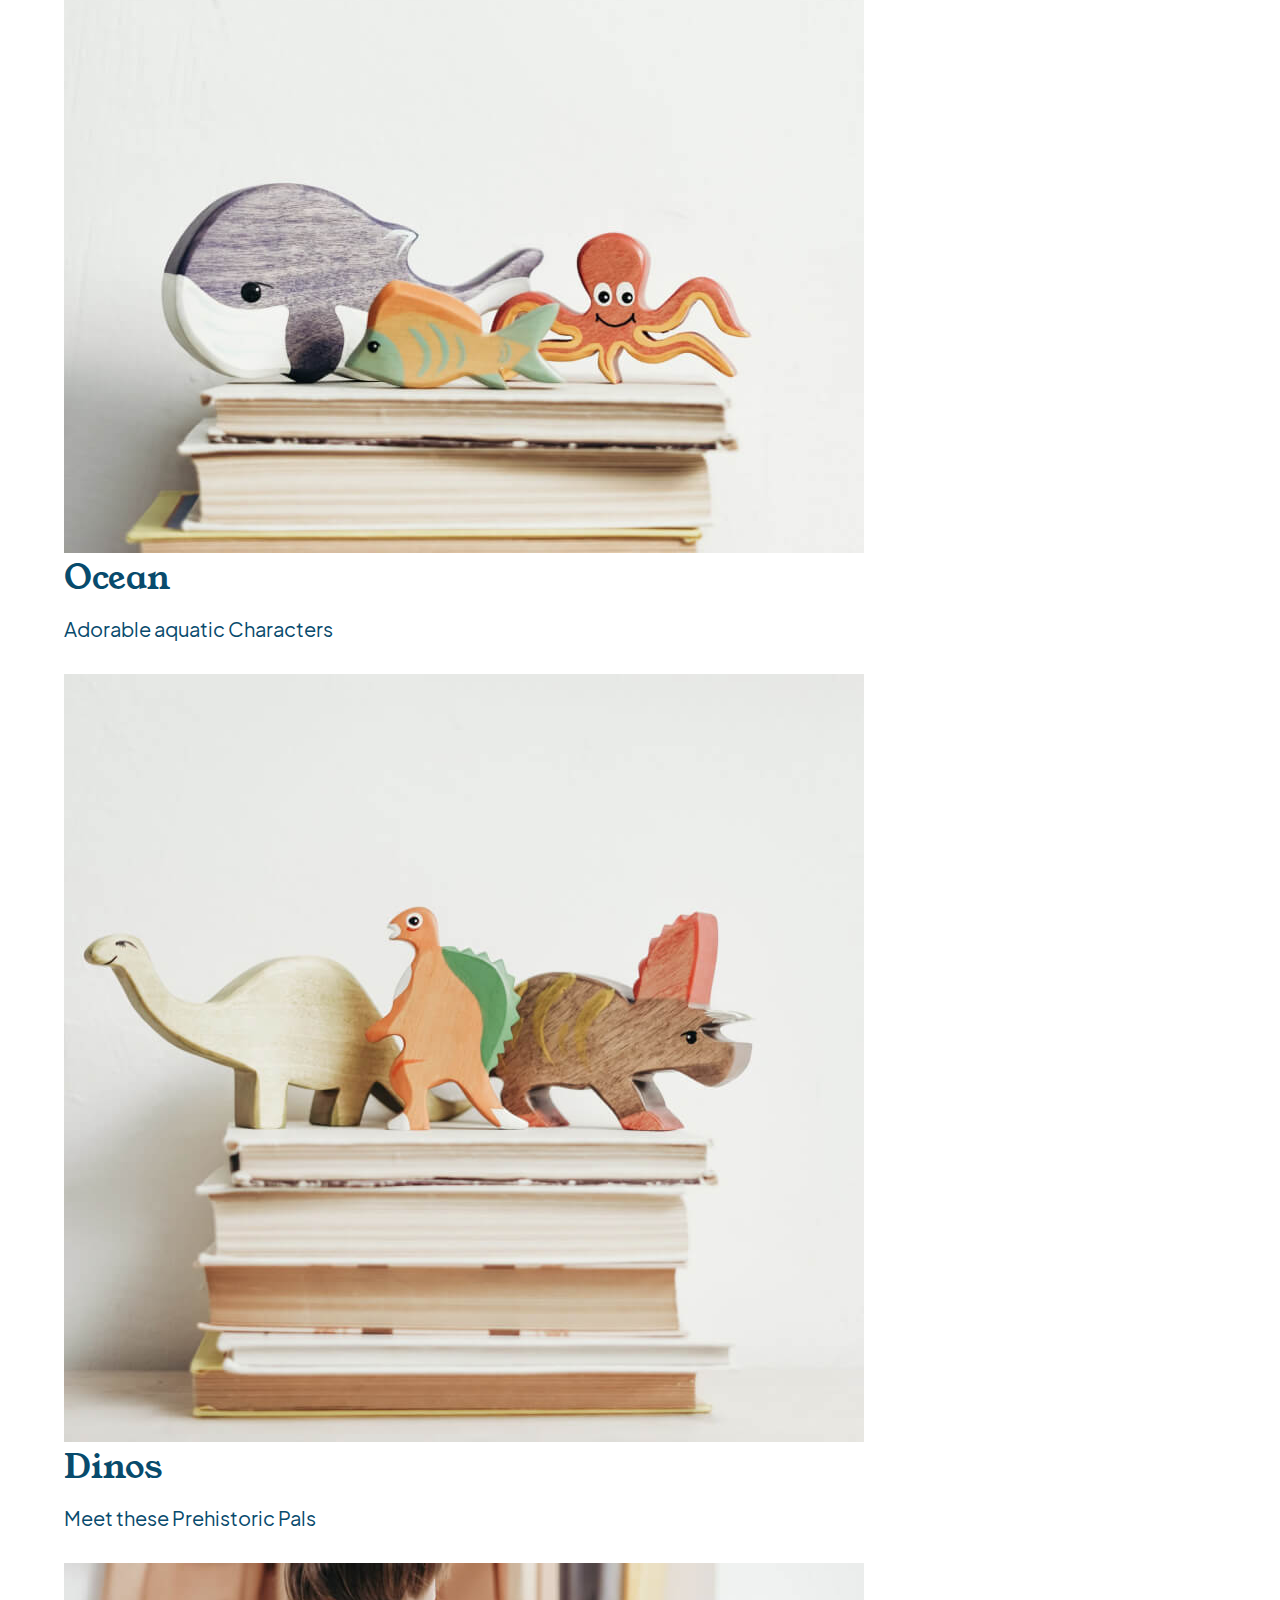
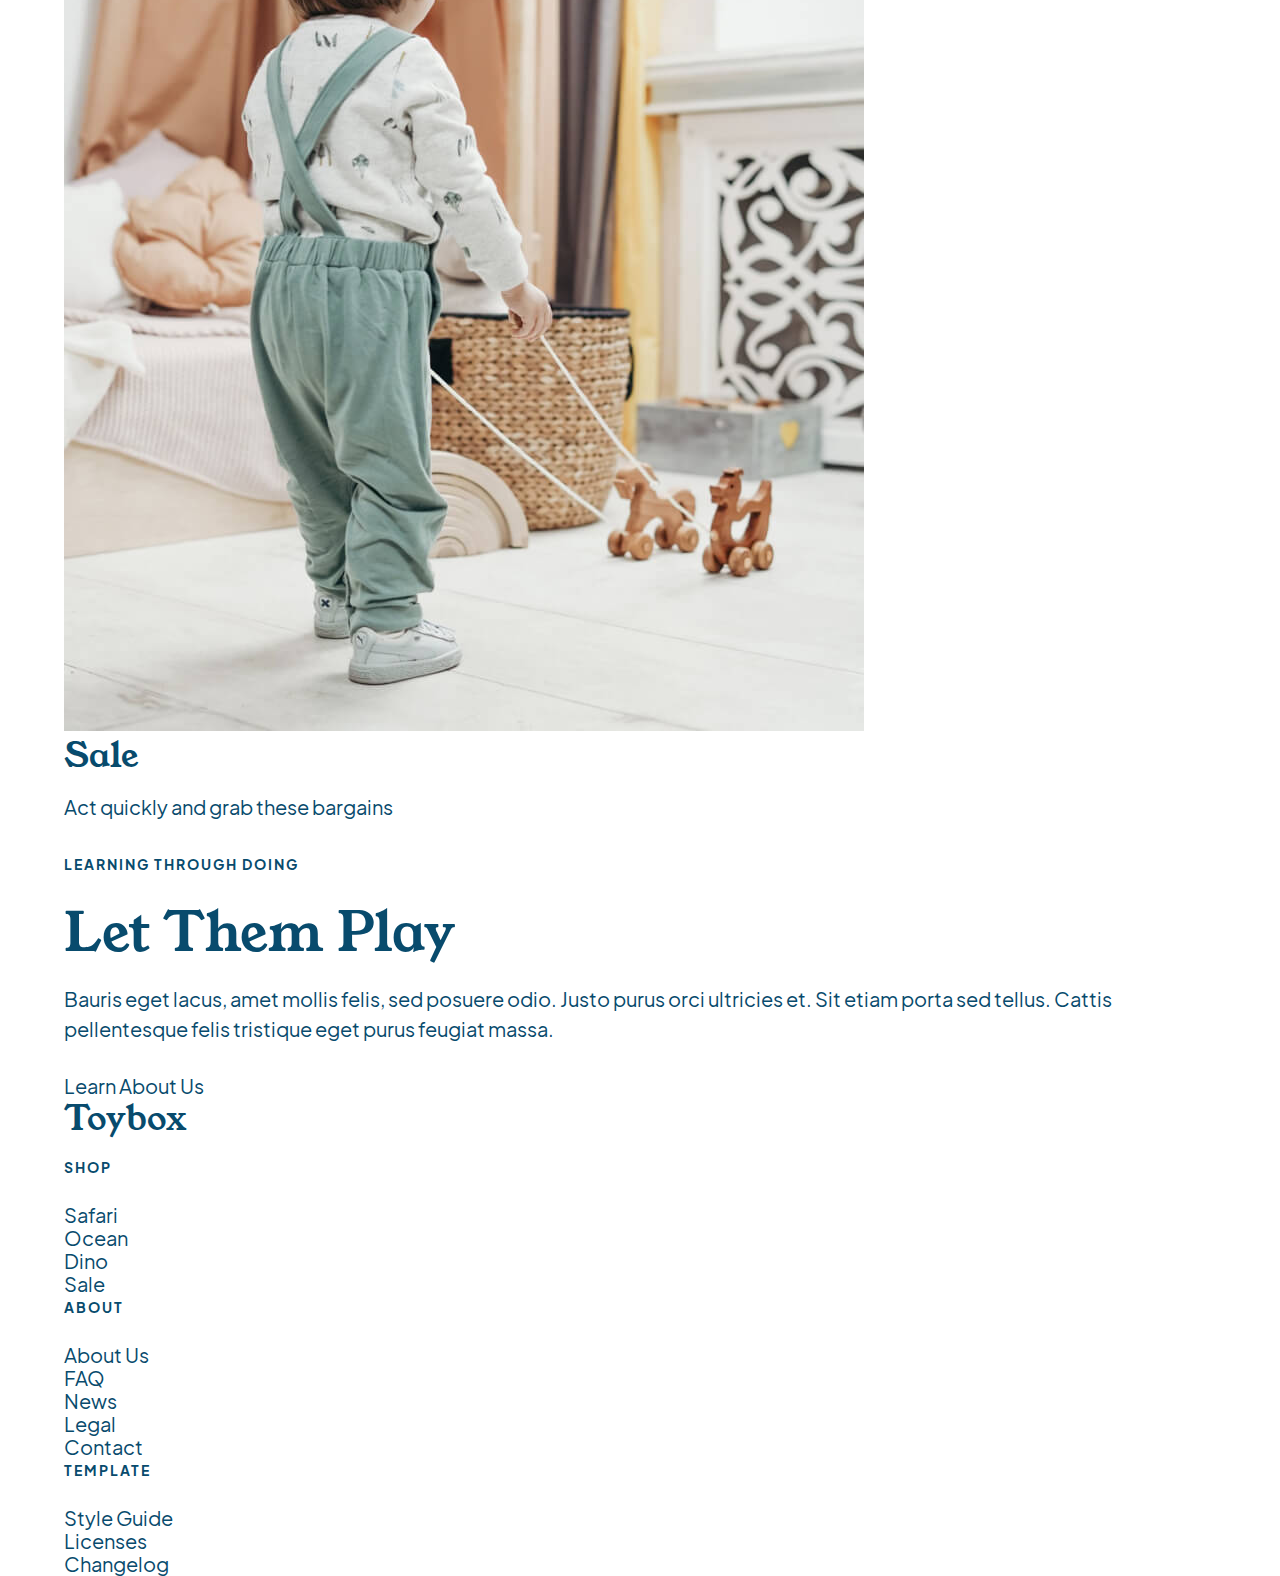
==== commit 755305a1: "added button and nav styles" ====
--- a/index.html
+++ b/index.html
@@ -40,12 +40,12 @@
 
 				<!-- counter -->
 				<div class="counter">
-					<p>0</p>
+					<p class="smallCopy">0</p>
 				</div><!-- .counter END -->
 			</div><!-- .searchCart END -->
 		</div><!-- .wrapper END -->
 
-		<!-- need to add the content for our slide out nav -->
+		<!-- slide out nav -->
 		<div class="slideOutNav">
 			<!-- Our Menu CLOSE button -->
 			<div class="buttonContainer">
@@ -53,18 +53,17 @@
 				<button>
 					<img src="./assets/menu-close.svg" alt="close button for our Slide-out menu">
 				</button>
-				<!-- out UL to hold our menu items -->
-				<ul class="mainMenu">
-					<li><a href="#">Shop</a></li>
-					<li><a href="#">About</a></li>
-					<li><a href="#">FAQ</a></li>
-					<li><a href="#">NEWS</a></li>
-					<li><a href="./contact.html">Contact</a></li>
-				</ul>
-			</div>
-			<!-- Our UL to hold our menu items -->
-		</div>
-
+			</div><!-- Menu CLOSE button ends-->
+
+			<!-- our UL to hold our menu items -->
+			<ul class="mainMenu">
+				<li><a href="#">Shop</a></li>
+				<li><a href="#">About</a></li>
+				<li><a href="#">FAQ</a></li>
+				<li><a href="#">NEWS</a></li>
+				<li><a href="./contact.html">Contact</a></li>
+			</ul>
+		</div><!-- slide out menu ends-->
 	</nav><!-- nav ENDS -->
 
 	<!-- header begins -->
@@ -78,7 +77,7 @@
 			<p>Lorem ipsum dolor sit amet consectetur adipisicing elit. Accusamus molestiae dolorem est, neque porro laudantium alias et magnam omnis fugit in dolorum ullam voluptatum.</p>
 
 			<!-- shop button -->
-			<a href="#" class="shopAll">Shop All</a>
+			<a href="#" class="button">Shop All</a>
 			<!-- he had it just as an anchor tag -->
 		</div>
 	</header><!-- header ends-->
--- a/styles/styles.css
+++ b/styles/styles.css
@@ -0,0 +1,410 @@
+html {
+  line-height: 1.15;
+  -ms-text-size-adjust: 100%;
+  -webkit-text-size-adjust: 100%;
+}
+
+body {
+  margin: 0;
+}
+
+article, aside, footer, header, nav, section {
+  display: block;
+}
+
+h1 {
+  font-size: 2em;
+  margin: 0.67em 0;
+}
+
+figcaption, figure, main {
+  display: block;
+}
+
+figure {
+  margin: 1em 40px;
+}
+
+hr {
+  -webkit-box-sizing: content-box;
+          box-sizing: content-box;
+  height: 0;
+  overflow: visible;
+}
+
+pre {
+  font-family: monospace, monospace;
+  font-size: 1em;
+}
+
+a {
+  background-color: transparent;
+  -webkit-text-decoration-skip: objects;
+}
+
+abbr[title] {
+  border-bottom: none;
+  text-decoration: underline;
+  -webkit-text-decoration: underline dotted;
+          text-decoration: underline dotted;
+}
+
+b, strong {
+  font-weight: inherit;
+}
+
+b, strong {
+  font-weight: bolder;
+}
+
+code, kbd, samp {
+  font-family: monospace, monospace;
+  font-size: 1em;
+}
+
+dfn {
+  font-style: italic;
+}
+
+mark {
+  background-color: #ff0;
+  color: #000;
+}
+
+small {
+  font-size: 80%;
+}
+
+sub, sup {
+  font-size: 75%;
+  line-height: 0;
+  position: relative;
+  vertical-align: baseline;
+}
+
+sub {
+  bottom: -0.25em;
+}
+
+sup {
+  top: -0.5em;
+}
+
+audio, video {
+  display: inline-block;
+}
+
+audio:not([controls]) {
+  display: none;
+  height: 0;
+}
+
+img {
+  border-style: none;
+}
+
+svg:not(:root) {
+  overflow: hidden;
+}
+
+button, input, optgroup, select, textarea {
+  font-family: sans-serif;
+  font-size: 100%;
+  line-height: 1.15;
+  margin: 0;
+}
+
+button, input {
+  overflow: visible;
+}
+
+button, select {
+  text-transform: none;
+}
+
+button, html [type=button], [type=reset], [type=submit] {
+  -webkit-appearance: button;
+}
+
+button::-moz-focus-inner, [type=button]::-moz-focus-inner, [type=reset]::-moz-focus-inner, [type=submit]::-moz-focus-inner {
+  border-style: none;
+  padding: 0;
+}
+
+button:-moz-focusring, [type=button]:-moz-focusring, [type=reset]:-moz-focusring, [type=submit]:-moz-focusring {
+  outline: 1px dotted ButtonText;
+}
+
+fieldset {
+  padding: 0.35em 0.75em 0.625em;
+}
+
+legend {
+  -webkit-box-sizing: border-box;
+          box-sizing: border-box;
+  color: inherit;
+  display: table;
+  max-width: 100%;
+  padding: 0;
+  white-space: normal;
+}
+
+progress {
+  display: inline-block;
+  vertical-align: baseline;
+}
+
+textarea {
+  overflow: auto;
+}
+
+[type=checkbox], [type=radio] {
+  -webkit-box-sizing: border-box;
+          box-sizing: border-box;
+  padding: 0;
+}
+
+[type=number]::-webkit-inner-spin-button, [type=number]::-webkit-outer-spin-button {
+  height: auto;
+}
+
+[type=search] {
+  -webkit-appearance: textfield;
+  outline-offset: -2px;
+}
+
+[type=search]::-webkit-search-cancel-button, [type=search]::-webkit-search-decoration {
+  -webkit-appearance: none;
+}
+
+::-webkit-file-upload-button {
+  -webkit-appearance: button;
+  font: inherit;
+}
+
+details, menu {
+  display: block;
+}
+
+summary {
+  display: list-item;
+}
+
+canvas {
+  display: inline-block;
+}
+
+template {
+  display: none;
+}
+
+[hidden] {
+  display: none;
+}
+
+html {
+  -webkit-box-sizing: border-box;
+  box-sizing: border-box;
+}
+
+*, *:before, *:after {
+  -webkit-box-sizing: inherit;
+          box-sizing: inherit;
+}
+
+.sr-only {
+  position: absolute;
+  width: 1px;
+  height: 1px;
+  margin: -1px;
+  border: 0;
+  padding: 0;
+  white-space: nowrap;
+  -webkit-clip-path: inset(100%);
+          clip-path: inset(100%);
+  clip: rect(0 0 0 0);
+  overflow: hidden;
+}
+
+/* site fonts */
+/* site colours */
+/* site fonts */
+/* site colours */
+/* import Jakarta Sans font */
+@font-face {
+  font-family: "Jakarta Sans";
+  src: url("../fonts/PlusJakarta_Sans-2.5/webfonts/PlusJakartaSans-Regular.woff"), url("../fonts/PlusJakarta_Sans-2.5/static/PlusJakartaSans-Regular.ttf"), url("../fonts/PlusJakarta_Sans-2.5/webfonts/PlusJakartaSans-Regular.woff2");
+  font-weight: normal;
+}
+/* import Jakarta Sans font in bold */
+@font-face {
+  font-family: "Jakarta Sans";
+  src: url("../fonts/PlusJakarta_Sans-2.5/webfonts/PlusJakartaSans-Bold.woff"), url("../fonts/PlusJakarta_Sans-2.5/webfonts/PlusJakartaSans-Bold.woff2"), url("../fonts/PlusJakarta_Sans-2.5/static/PlusJakartaSans-Bold.ttf");
+  font-weight: bold;
+}
+/* import Young Serif font */
+@font-face {
+  font-family: "Young Serif";
+  src: url("../fonts/youngserif/YoungSerif-Regular.otf");
+}
+html {
+  font-size: 125%;
+}
+
+body {
+  font-family: "Jakarta Sans";
+  color: #084b6d;
+  font-size: 1rem;
+}
+
+h1, h2, h3, h4, blockquote {
+  font-family: "Young Serif";
+  margin: 0;
+}
+
+h1 {
+  font-size: 1.4rem;
+}
+
+h2 {
+  font-size: 2rem;
+  line-height: 2.4rem;
+  margin-bottom: 18px;
+}
+
+h3 {
+  font-size: 2.7rem;
+  line-height: 3rem;
+  margin-bottom: 24px;
+}
+
+h4 {
+  font-size: 1.7rem;
+  line-height: 2rem;
+  margin-bottom: 18px;
+}
+
+h5 {
+  font-size: 0.7rem;
+  font-weight: bold;
+  line-height: 1.2rem;
+  letter-spacing: 0.1rem;
+  text-transform: uppercase;
+  margin: 0 0 24px 0;
+}
+
+p {
+  line-height: 1.5rem;
+  margin: 0 0 30px 0;
+}
+p.smallCopy {
+  font-size: 0.6rem;
+  line-height: 1.2rem;
+  font-weight: bold;
+  margin: 0;
+}
+
+ul, li, a, input {
+  padding: 0;
+  margin: 0;
+}
+
+ul {
+  list-style: none;
+}
+
+a {
+  text-decoration: none;
+  display: inline-block;
+  color: inherit;
+  -webkit-transition: 0.3s;
+  transition: 0.3s;
+}
+
+/* site fonts */
+/* site colours */
+.wrapper {
+  width: 90%;
+  max-width: 1260px;
+  margin: 0 auto;
+}
+
+button {
+  color: #084b6d;
+  background-color: transparent;
+  padding: 10px 36px;
+  border: 2px solid #084b6d;
+  font-size: 0.8rem;
+  font-weight: bold;
+  line-height: 1.2rem;
+  text-align: center;
+  cursor: pointer;
+  -webkit-transition: 0.3s;
+  transition: 0.3s;
+}
+button:hover, button:focus {
+  background-color: #084b6d;
+  color: #fff;
+  border: 2px solid #fff;
+}
+button.secondary {
+  background-color: transparent;
+  border-color: #fff;
+  color: #fff;
+  padding: 0px 12px;
+}
+button.secondary:hover, button.secondary:focus {
+  background-color: #fff;
+  color: #084b6d;
+}
+button.solid {
+  color: #fff;
+  background-color: #084b6d;
+}
+button.solid:hover, button.solid:focus {
+  color: #084b6d;
+  background-color: #fff;
+}
+button.menuIcon {
+  border: none;
+  padding: 0;
+  display: inherit;
+}
+button.menuIcon:hover {
+  background-color: transparent;
+}
+button.menuIcon:focus {
+  background-color: transparent;
+}
+
+a.button {
+  color: #084b6d;
+  background-color: transparent;
+  padding: 18px 36px;
+  border: 2px solid #084b6d;
+  font-size: 0.8rem;
+  line-height: 1.2rem;
+  text-align: center;
+  -webkit-transition: 0.3s;
+  transition: 0.3s;
+}
+a.button:hover, a.button:focus {
+  background-color: #084b6d;
+  color: #fff;
+}
+
+.skipLink {
+  font-size: 1rem;
+  padding: 10px;
+  background-color: #fff;
+  color: #084b6d;
+  position: absolute;
+  top: 0;
+  z-index: 999;
+  text-align: center;
+  width: 100%;
+  left: -100%;
+}
+.skipLink:focus {
+  left: 0;
+}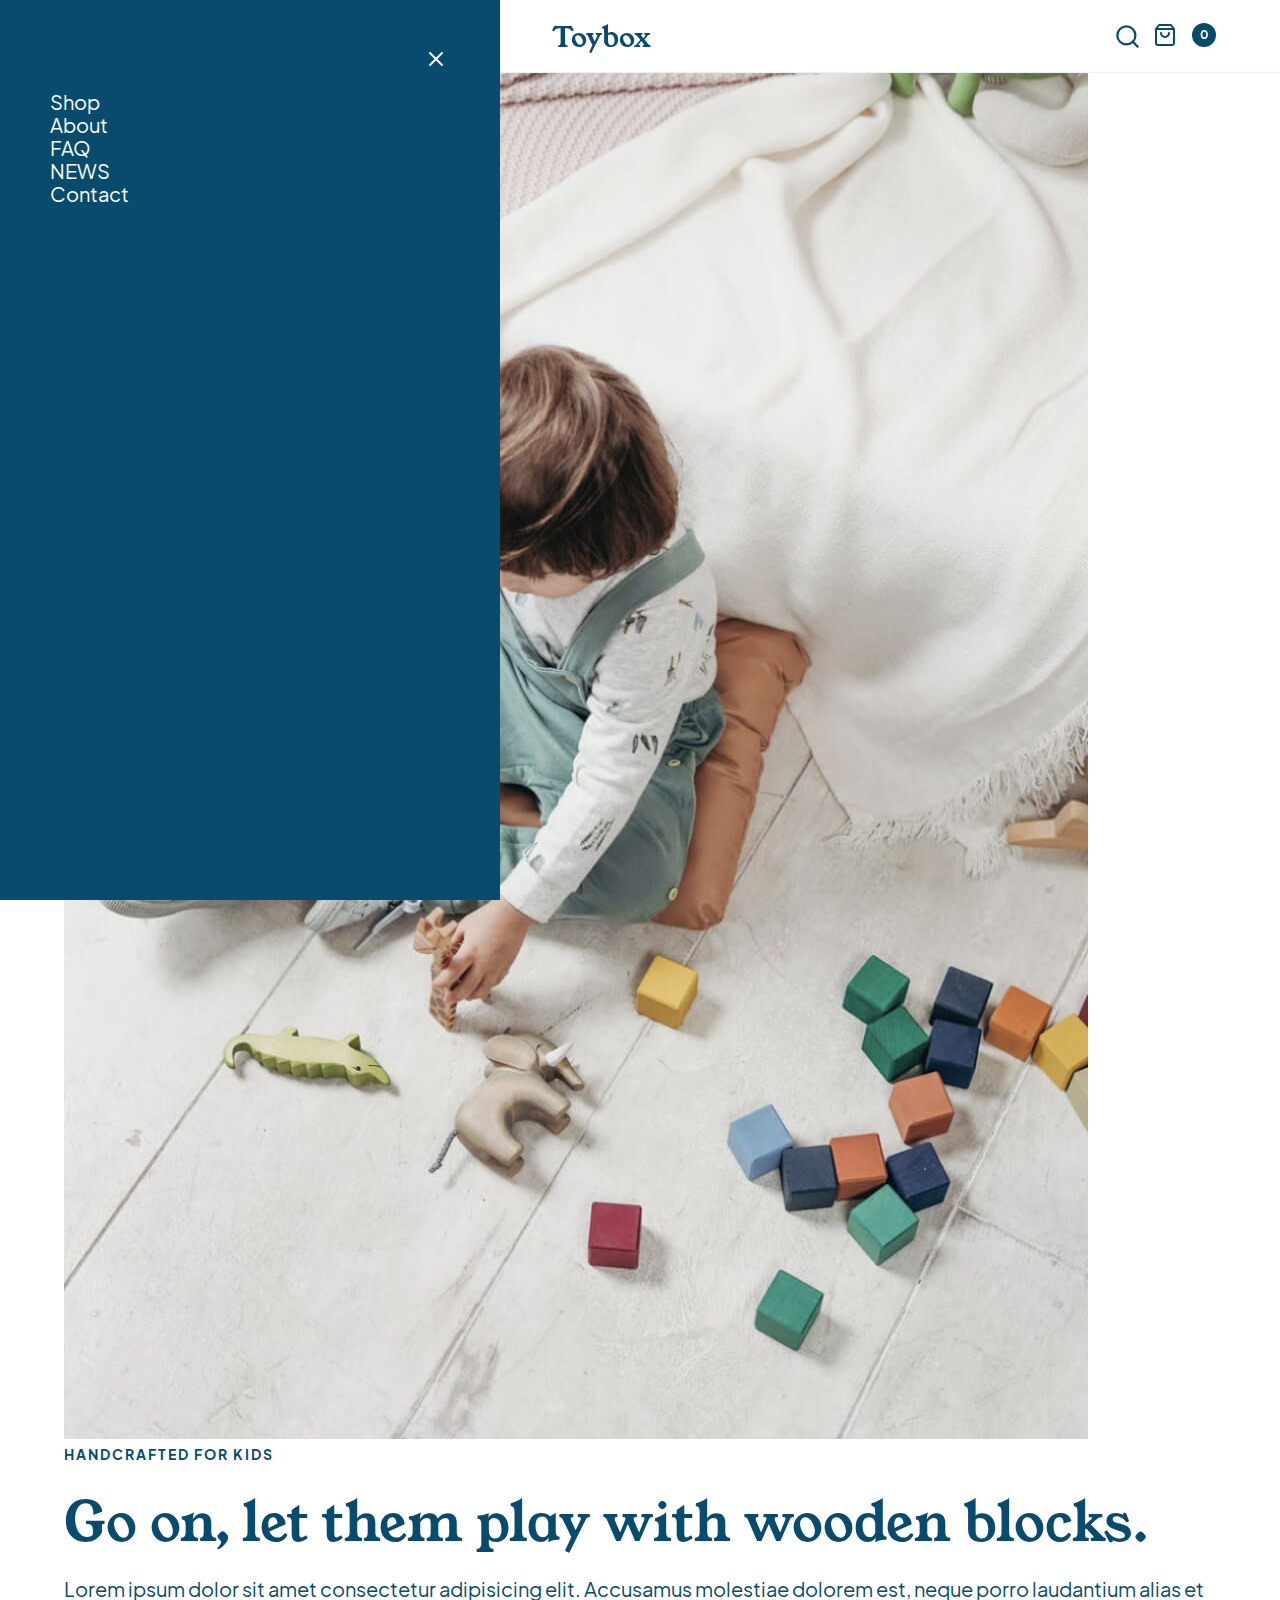
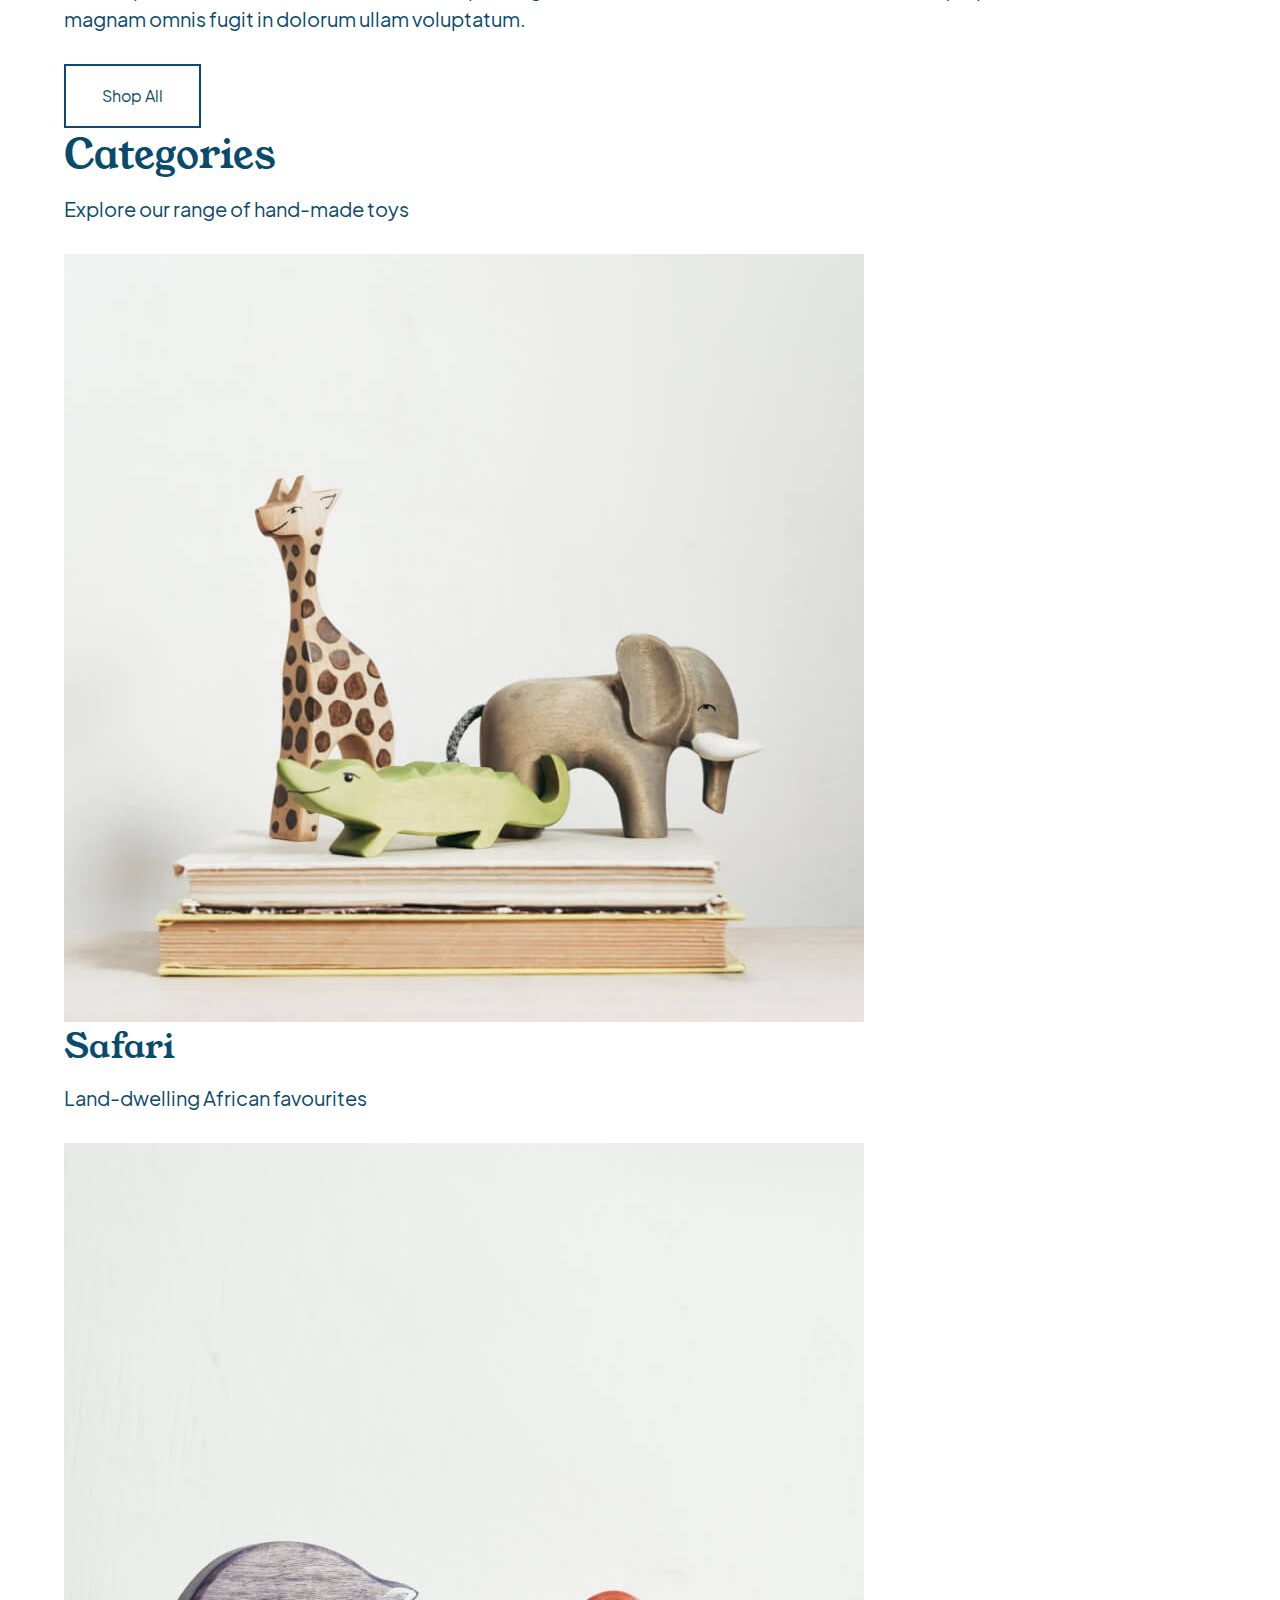
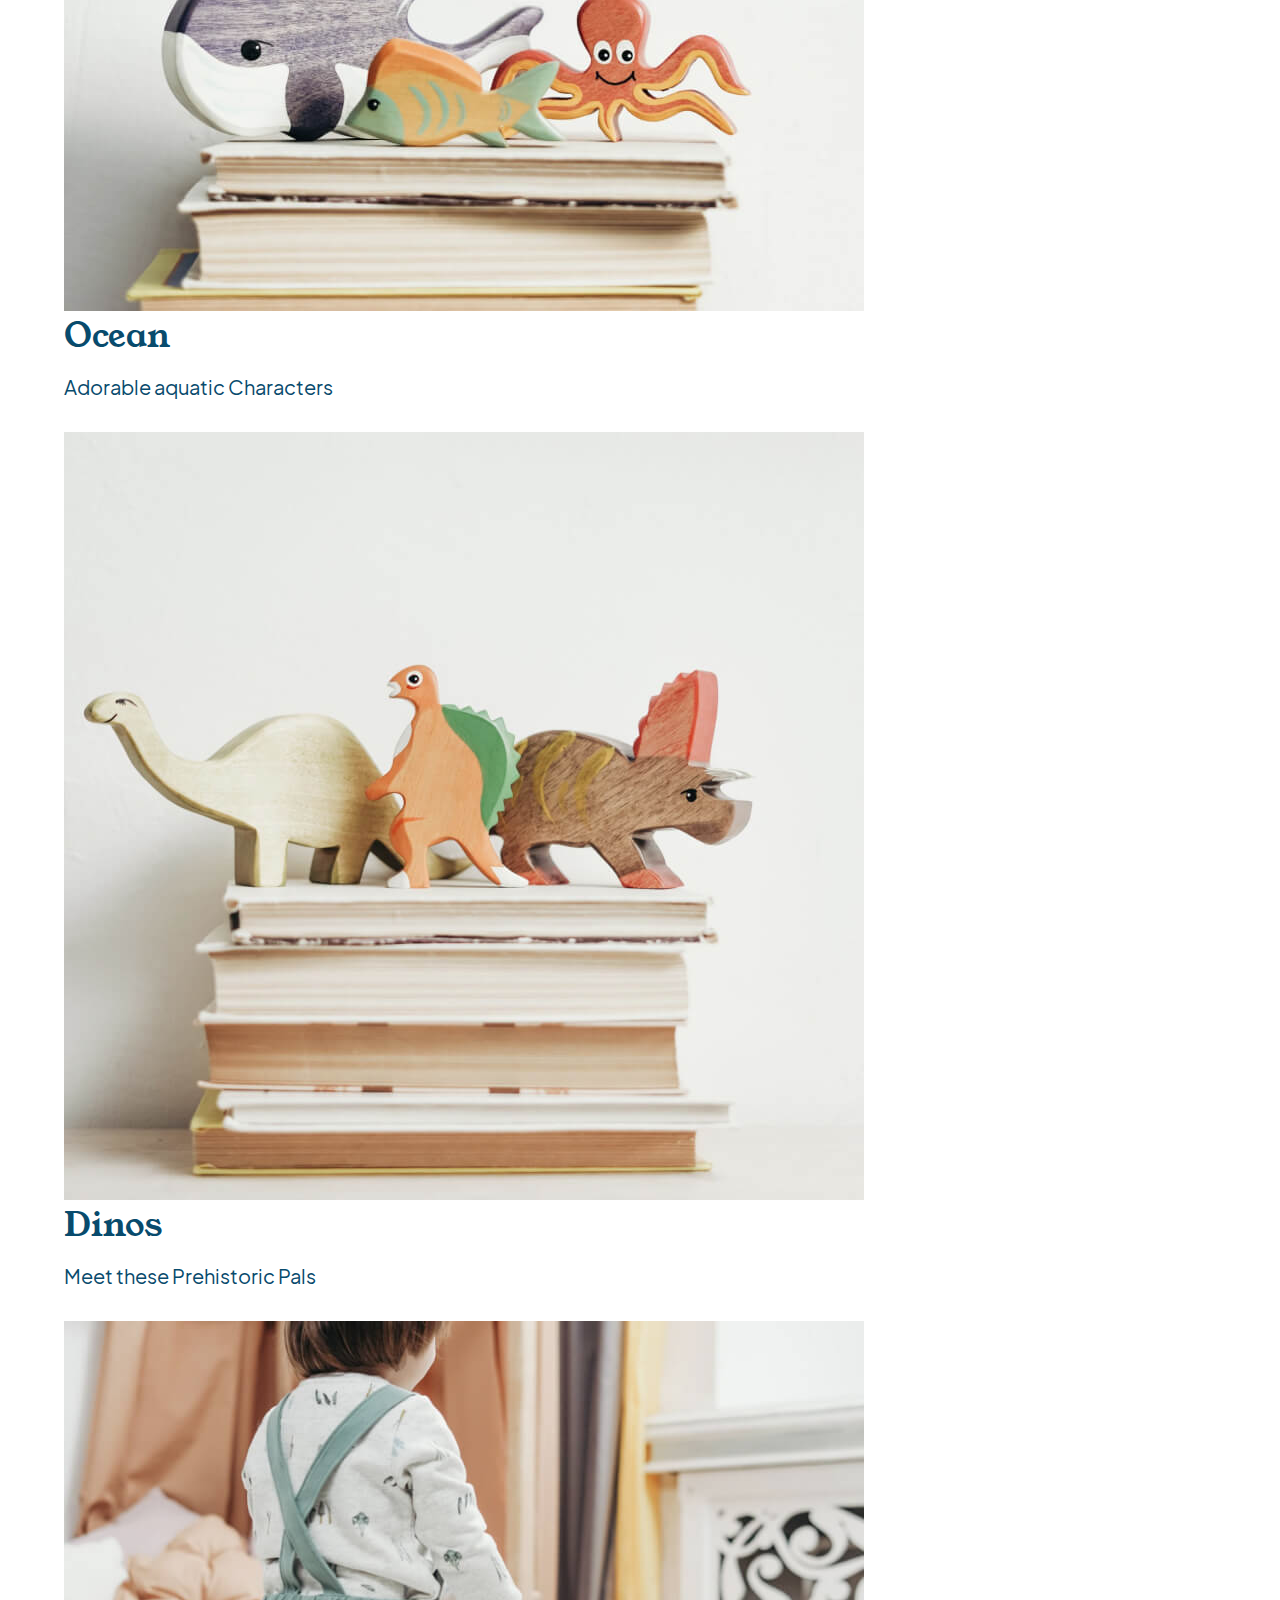
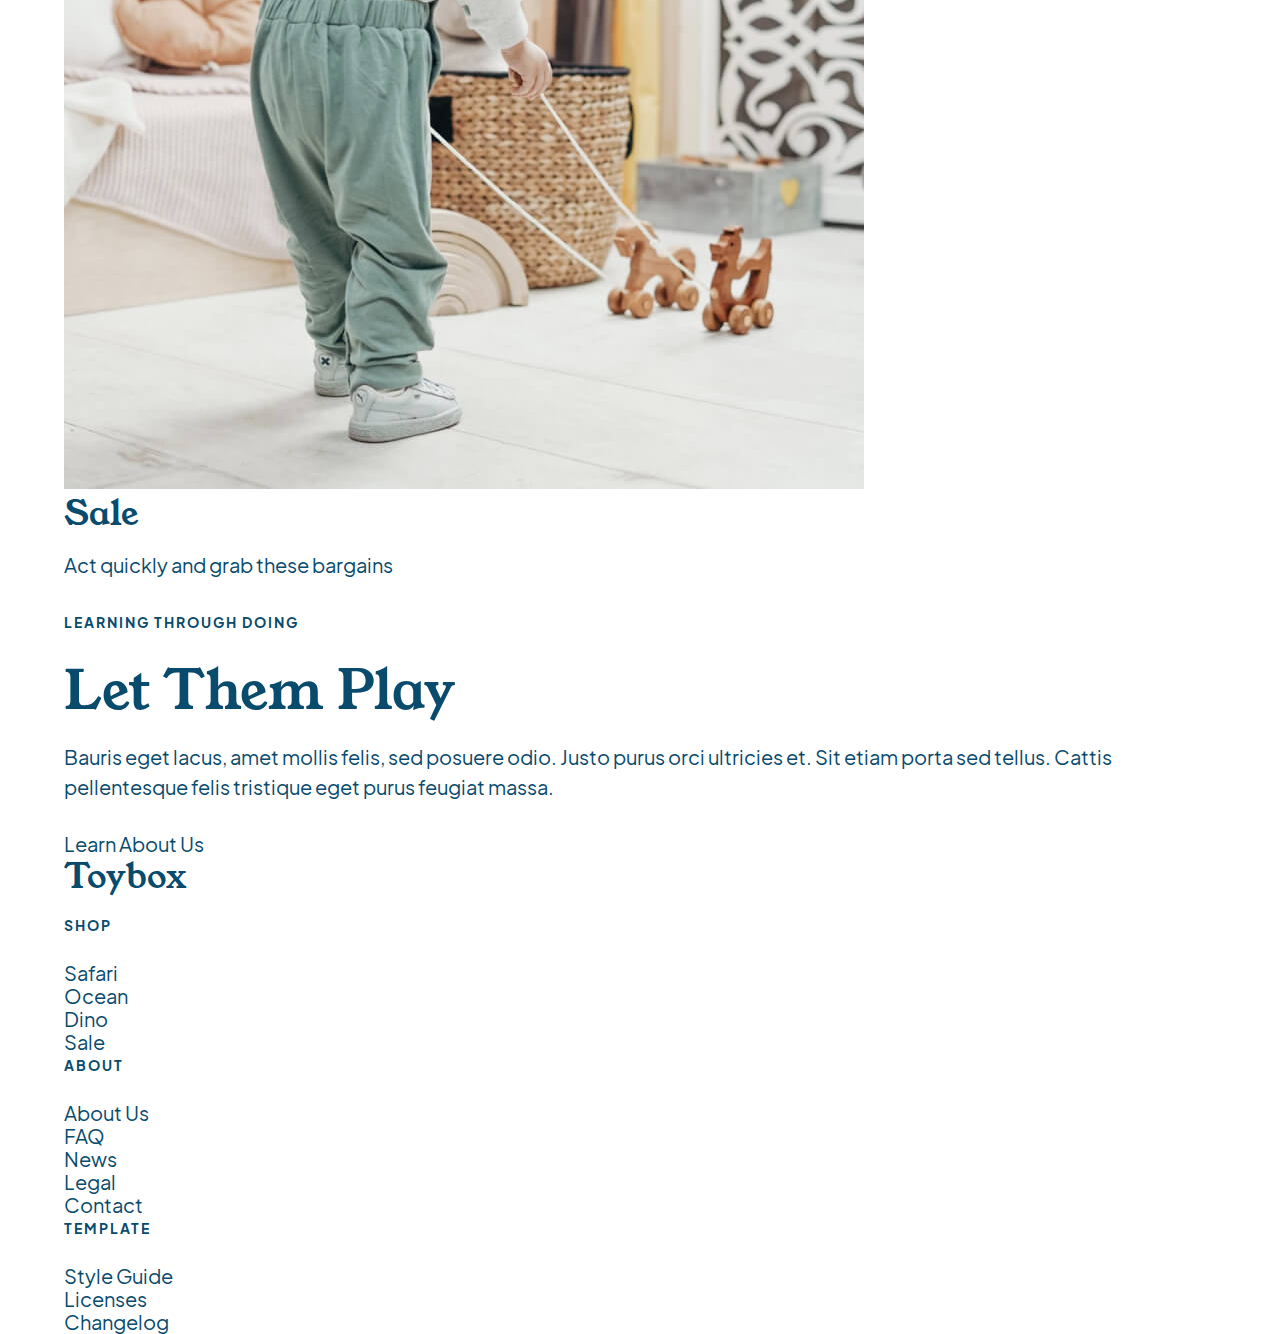
==== commit ab18a153: "added nav bar and slide out menu styles" ====
--- a/index.html
+++ b/index.html
@@ -13,7 +13,7 @@
 	<a href="#mainContent" class="skipLink">Skip to main Content</a>
 	
 	<!-- nav begins -->
-	<nav>
+	<nav class="navBar">
 		<!-- wrapper to contain nav contents-->
 		<div class="wrapper">
 			<!-- navigation Menu Button -->
--- a/styles/styles.css
+++ b/styles/styles.css
@@ -407,4 +407,62 @@
 }
 .skipLink:focus {
   left: 0;
+}
+
+.navBar {
+  position: sticky;
+  top: 0;
+  z-index: 10;
+  border-bottom: 1px solid rgba(8, 75, 109, 0.08);
+}
+.navBar .wrapper {
+  display: -webkit-box;
+  display: -ms-flexbox;
+  display: flex;
+  -webkit-box-pack: justify;
+      -ms-flex-pack: justify;
+          justify-content: space-between;
+  -webkit-box-align: center;
+      -ms-flex-align: center;
+          align-items: center;
+  padding: 20px 0;
+}
+
+.searchCart {
+  display: -webkit-box;
+  display: -ms-flexbox;
+  display: flex;
+  gap: 15px;
+}
+
+.counter p {
+  background-color: #084b6d;
+  color: #fff;
+  width: 24px;
+  height: 24px;
+  border-radius: 50%;
+  text-align: center;
+}
+
+.slideOutNav {
+  height: 100vh;
+  width: 100%;
+  max-width: 500px;
+  z-index: 20;
+  background-color: #084b6d;
+  color: #fff;
+  position: fixed;
+  top: 0;
+  padding: 35px 50px;
+}
+.slideOutNav .buttonContainer {
+  display: -webkit-box;
+  display: -ms-flexbox;
+  display: flex;
+  -webkit-box-pack: end;
+      -ms-flex-pack: end;
+          justify-content: flex-end;
+}
+.slideOutNav .buttonContainer button {
+  padding: 10px 0 10px 20px;
 }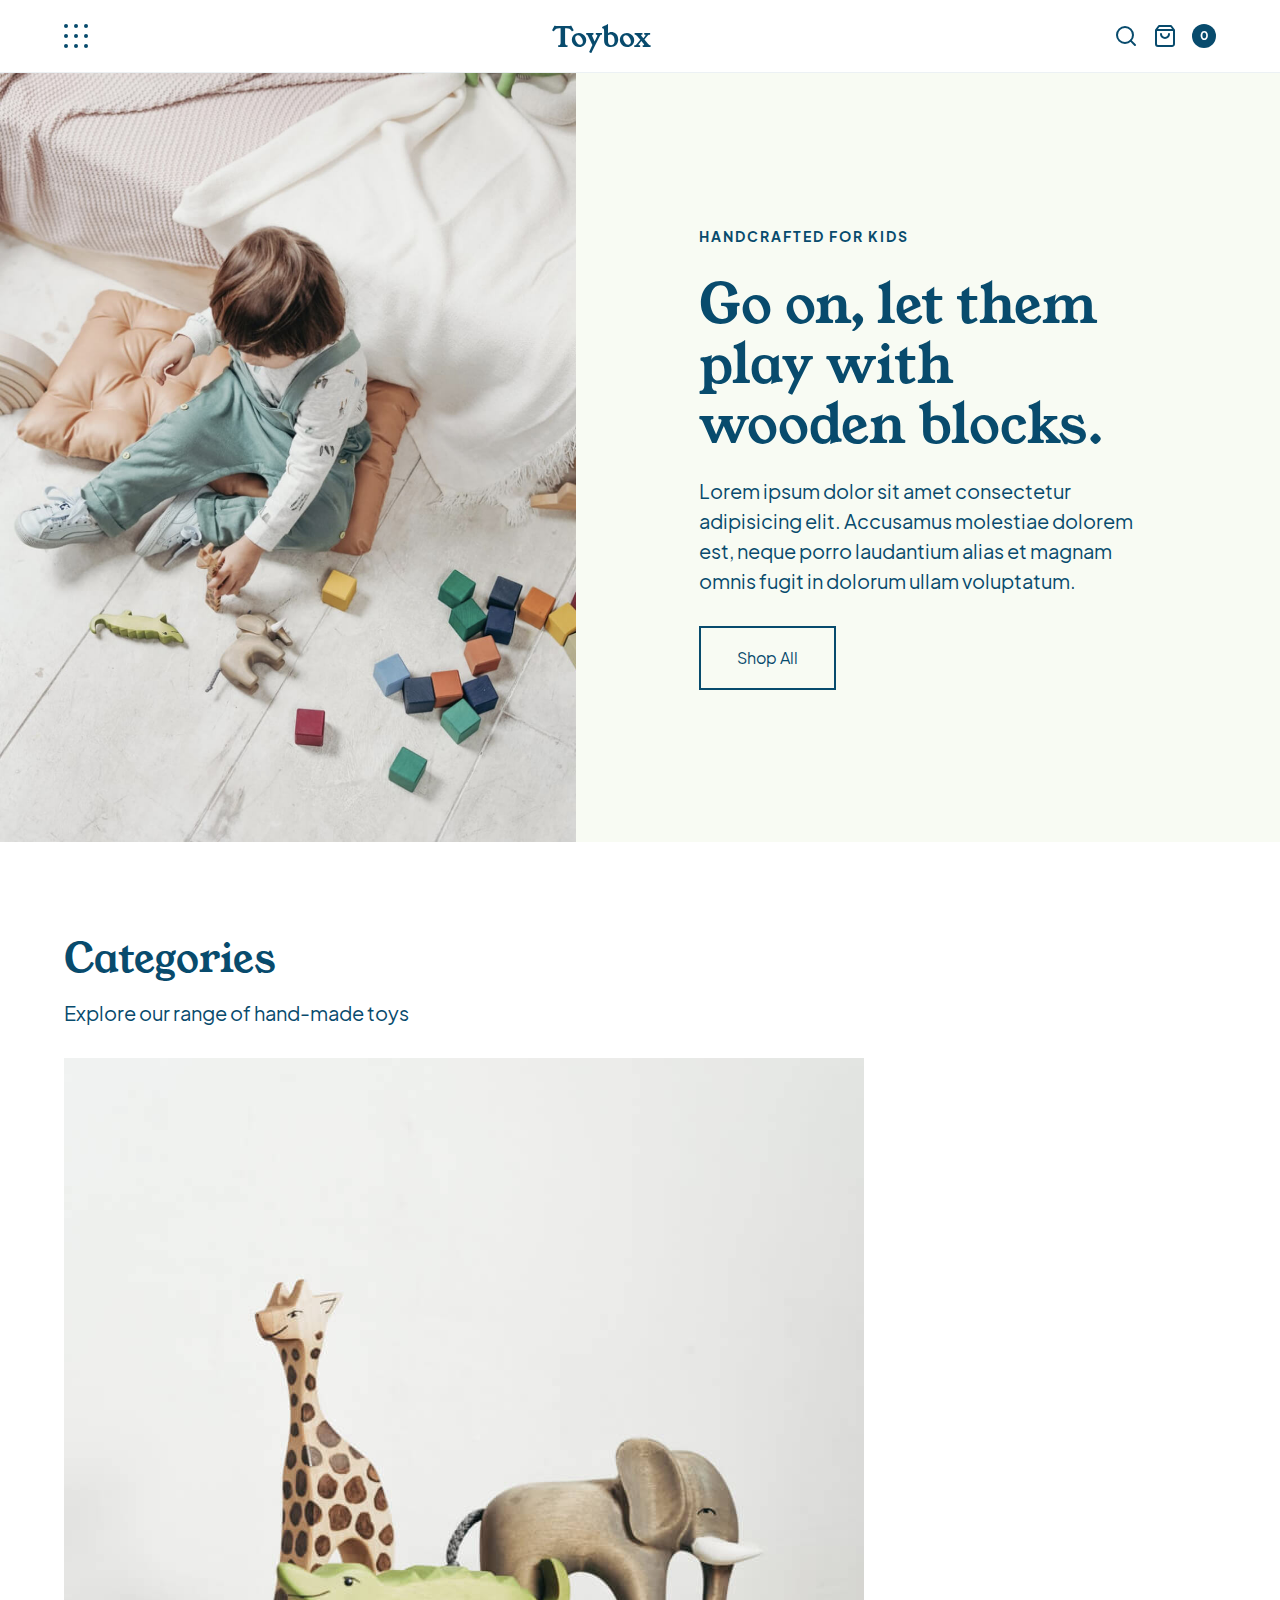
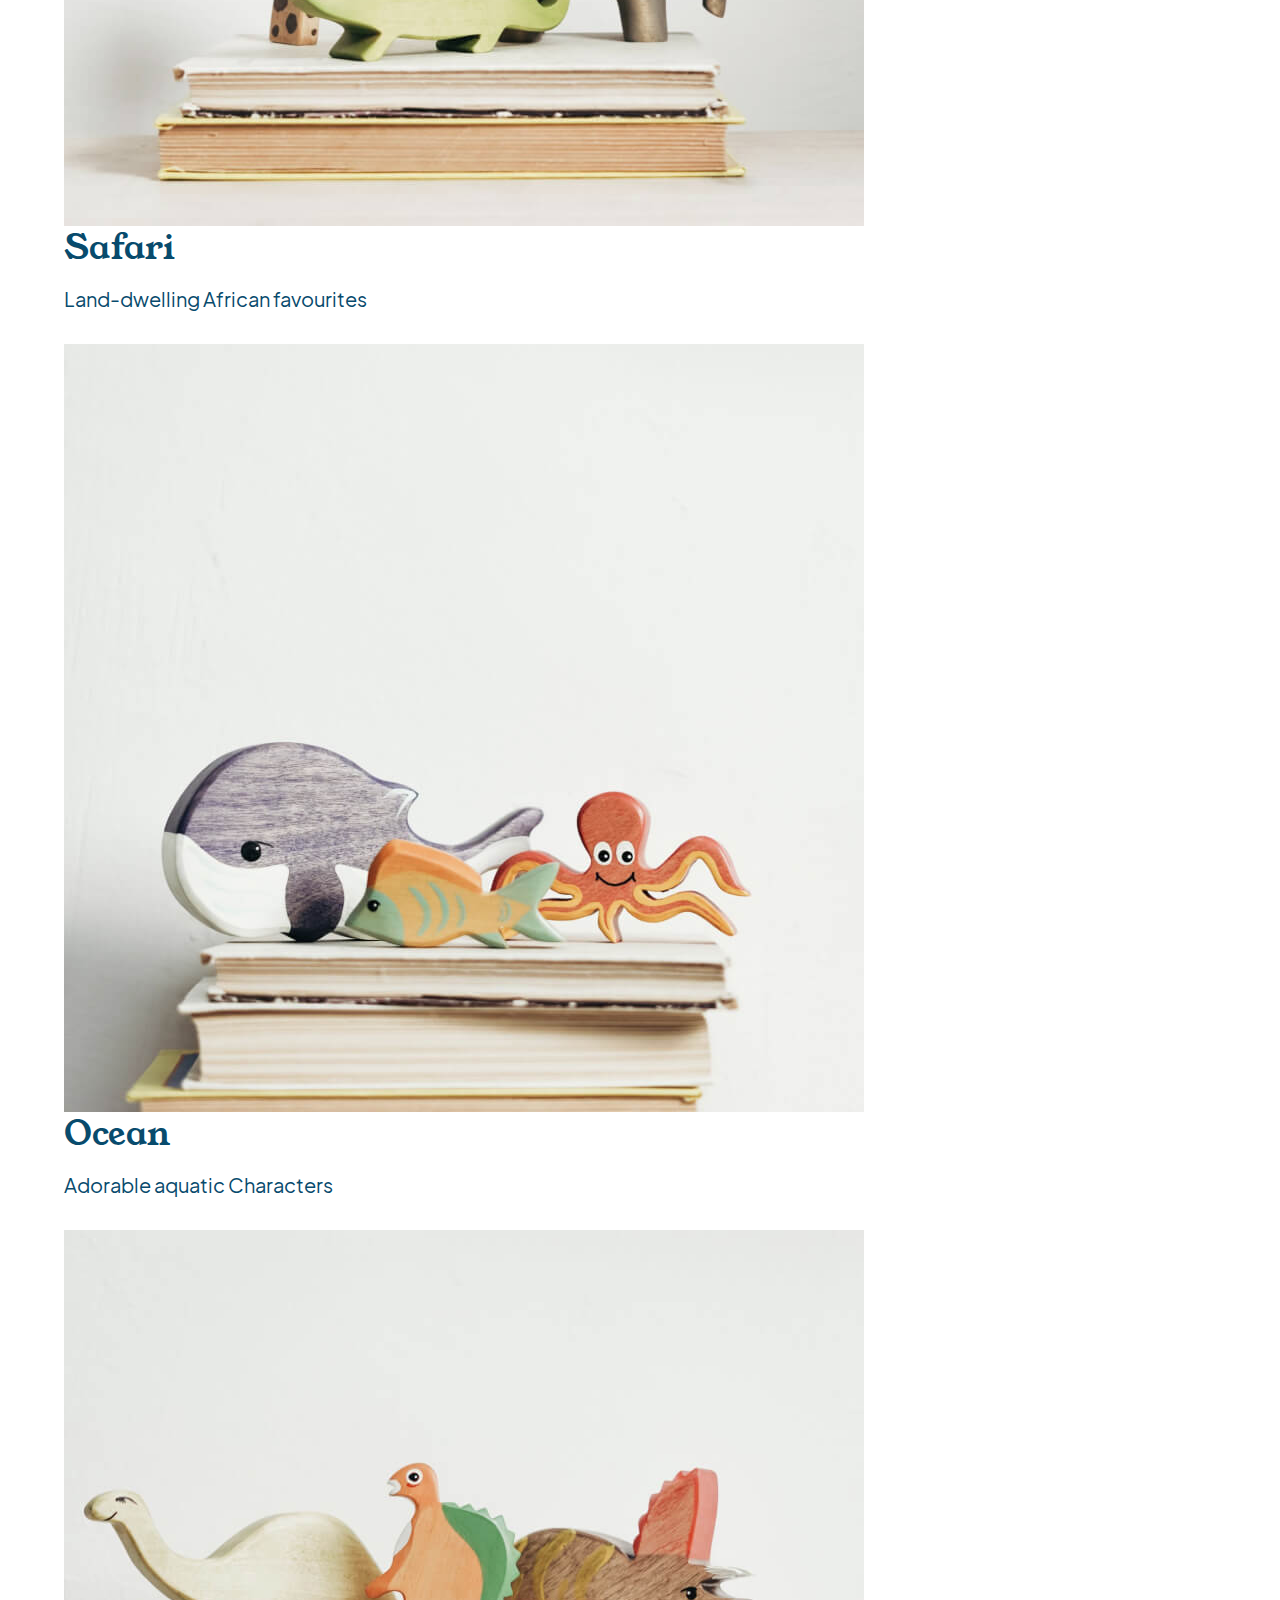
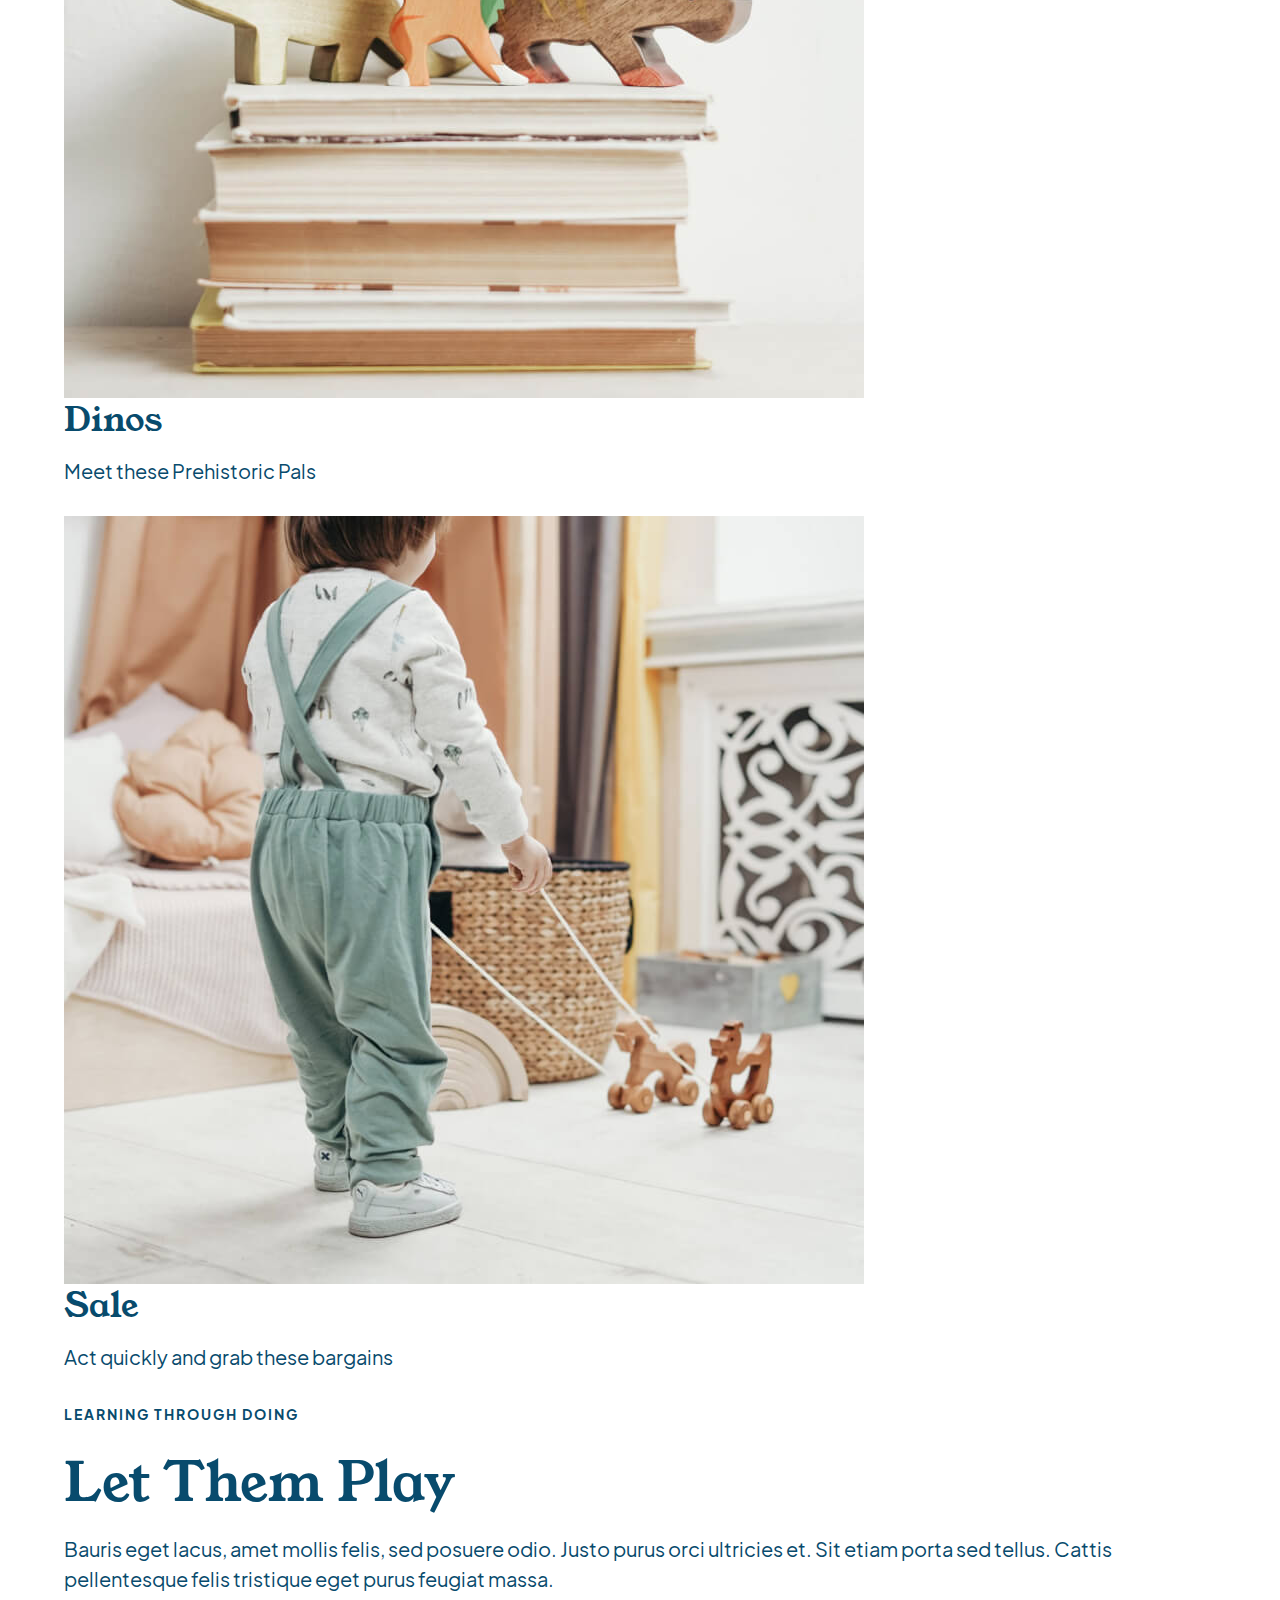
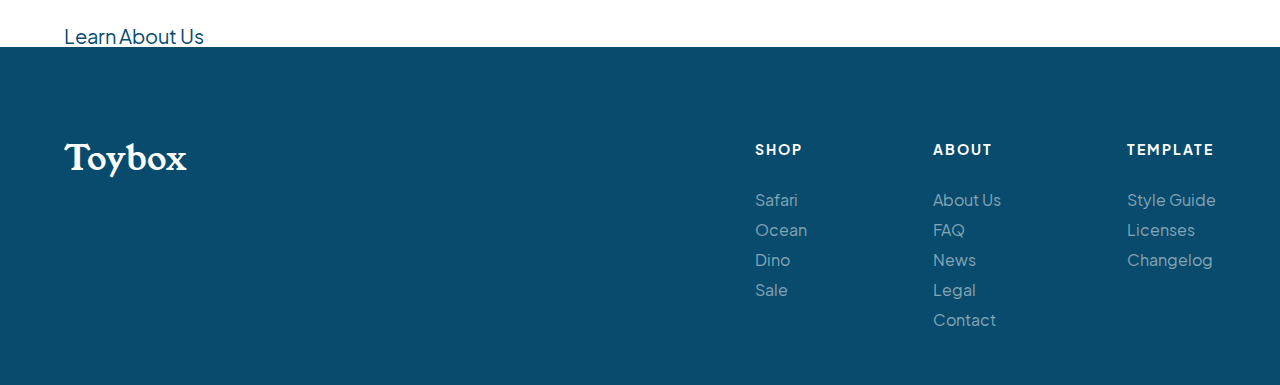
==== commit 90089c1a: "header styles" ====
--- a/index.html
+++ b/index.html
@@ -72,14 +72,17 @@
 			<img src="./assets/header-image.jpg" alt="A toddler playing with wooden blocks">
 		</div>
 		<div class="wrapper headerContent">
-			<h5>Handcrafted for kids</h5>
-			<h3>Go on, let them play with wooden blocks.</h3>
-			<p>Lorem ipsum dolor sit amet consectetur adipisicing elit. Accusamus molestiae dolorem est, neque porro laudantium alias et magnam omnis fugit in dolorum ullam voluptatum.</p>
-
-			<!-- shop button -->
-			<a href="#" class="button">Shop All</a>
-			<!-- he had it just as an anchor tag -->
-		</div>
+			<div class="contentContainer">
+				<h5>Handcrafted for kids</h5>
+				<h3>Go on, let them play with wooden blocks.</h3>
+				<p>Lorem ipsum dolor sit amet consectetur adipisicing elit. Accusamus molestiae dolorem est, neque porro laudantium
+				alias et magnam omnis fugit in dolorum ullam voluptatum.</p>
+				
+				<!-- shop button -->
+				<a href="#" class="button">Shop All</a>
+				<!-- he had it just as an anchor tag -->
+			</div><!-- textContainer div ends-->
+		</div><!-- headerContent div ends-->
 	</header><!-- header ends-->
 
 	<!-- our main content area -->
--- a/styles/styles.css
+++ b/styles/styles.css
@@ -329,6 +329,12 @@
   margin: 0 auto;
 }
 
+img {
+  max-width: 100%;
+  display: block;
+  height: auto;
+}
+
 button {
   color: #084b6d;
   background-color: transparent;
@@ -445,6 +451,7 @@
 }
 
 .slideOutNav {
+  display: none;
   height: 100vh;
   width: 100%;
   max-width: 500px;
@@ -465,4 +472,59 @@
 }
 .slideOutNav .buttonContainer button {
   padding: 10px 0 10px 20px;
+}
+
+.footer {
+  background-color: #084b6d;
+  color: #fff;
+  padding: 90px 0 50px;
+}
+.footer .footerFlex {
+  display: -webkit-box;
+  display: -ms-flexbox;
+  display: flex;
+  -webkit-box-pack: justify;
+      -ms-flex-pack: justify;
+          justify-content: space-between;
+}
+.footer .footerNav {
+  display: -webkit-box;
+  display: -ms-flexbox;
+  display: flex;
+  width: 40%;
+  -webkit-box-pack: justify;
+      -ms-flex-pack: justify;
+          justify-content: space-between;
+}
+.footer .footerNav a {
+  font-size: 0.8rem;
+  line-height: 1.5rem;
+  color: rgba(255, 255, 255, 0.5);
+}
+.footer .footerNav a:hover, .footer .footerNav a:focus {
+  color: white;
+}
+
+header {
+  background-color: #f8fbf3;
+  margin-bottom: 90px;
+  display: -webkit-box;
+  display: -ms-flexbox;
+  display: flex;
+  -webkit-box-align: center;
+      -ms-flex-align: center;
+          align-items: center;
+  -ms-flex-wrap: wrap;
+      flex-wrap: wrap;
+}
+header .headerImgContainer {
+  width: 45%;
+}
+header .headerContent {
+  width: 55%;
+  color: #084b6d;
+}
+header .headerContent .contentContainer {
+  width: 65%;
+  margin: 0 auto;
 }